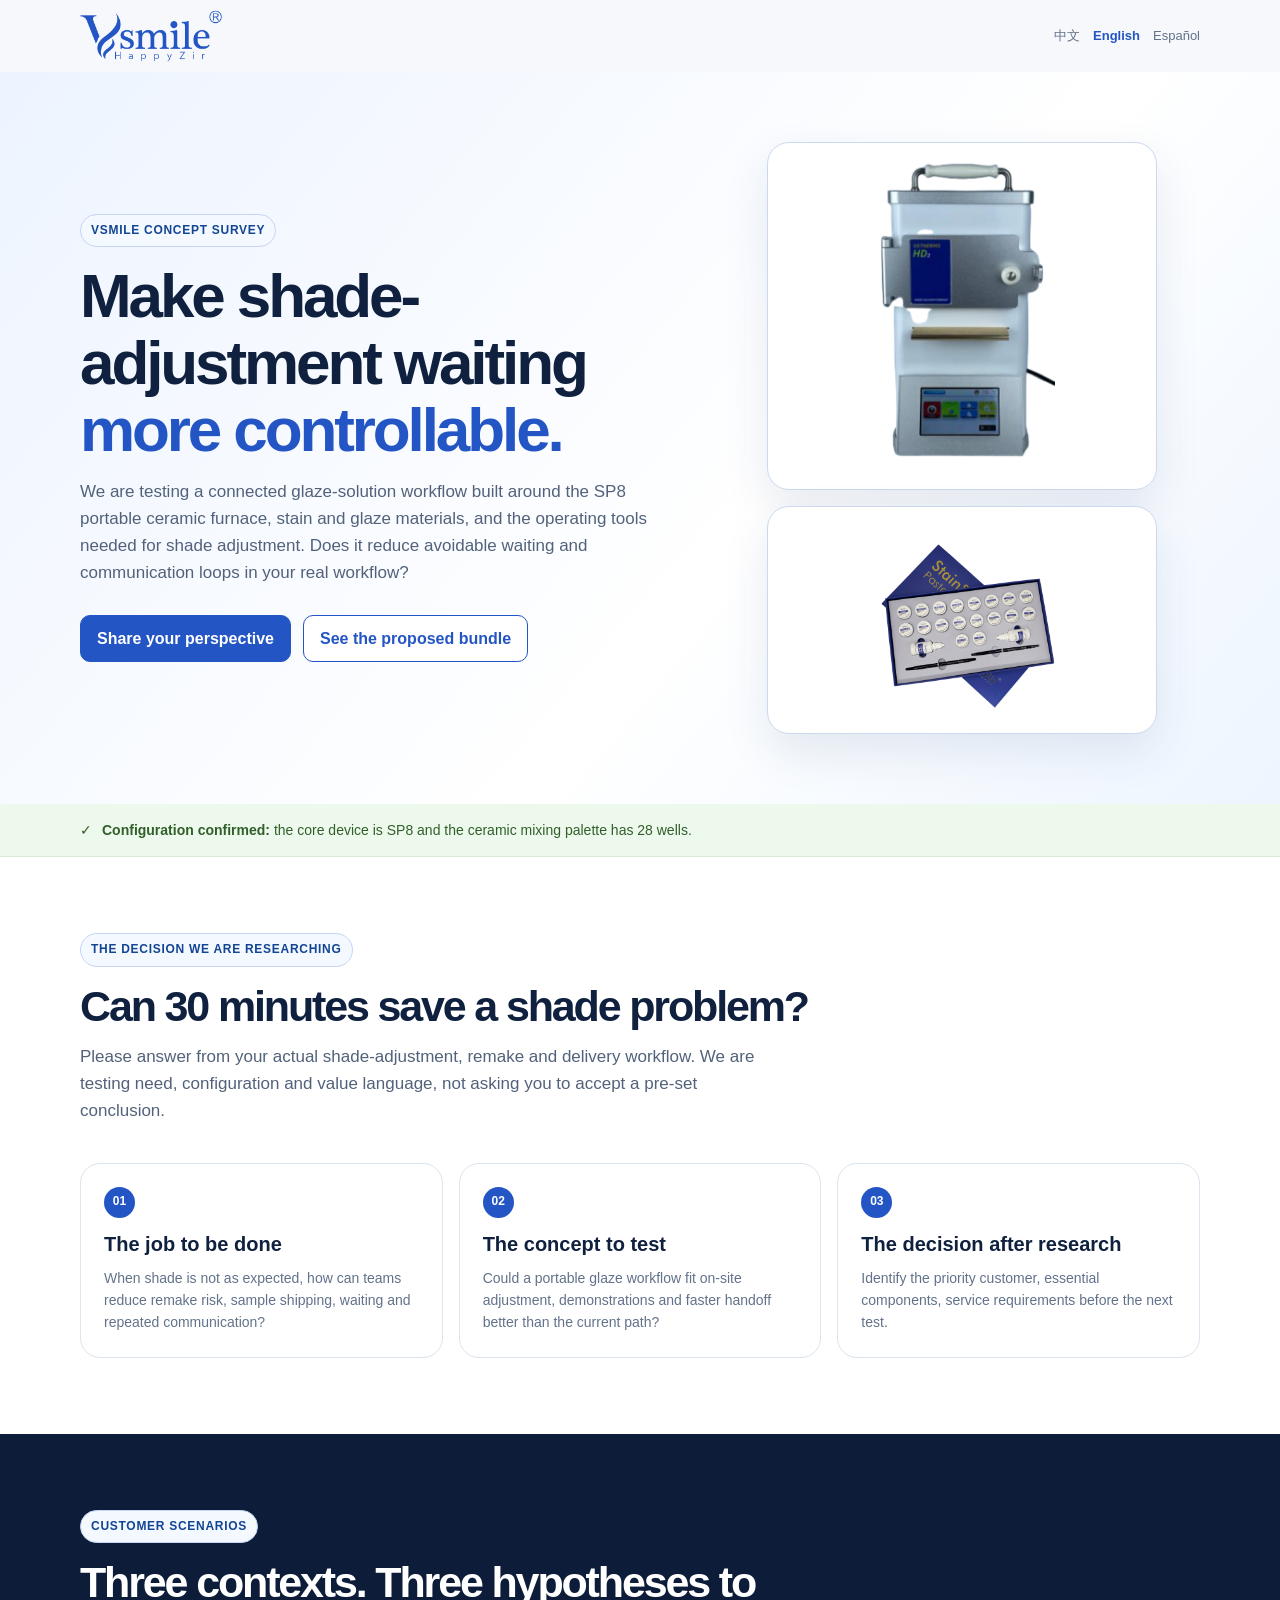
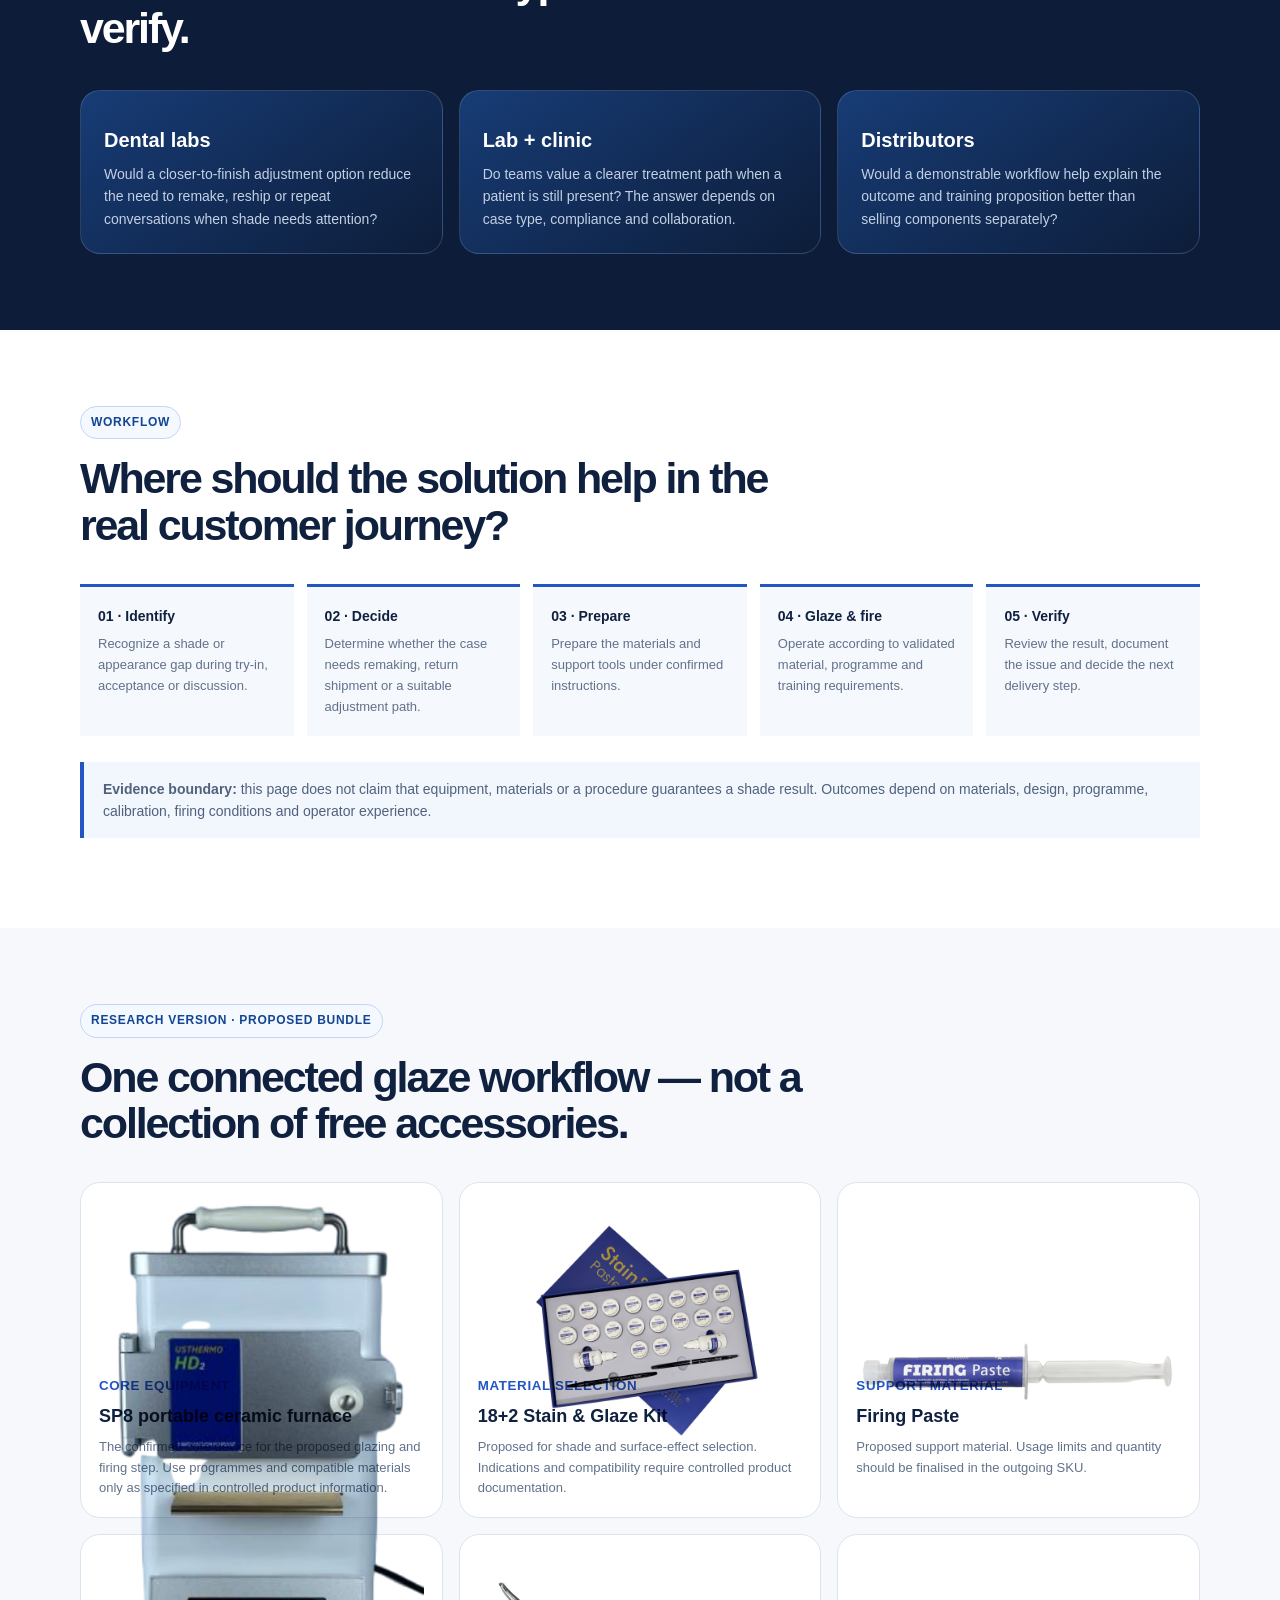
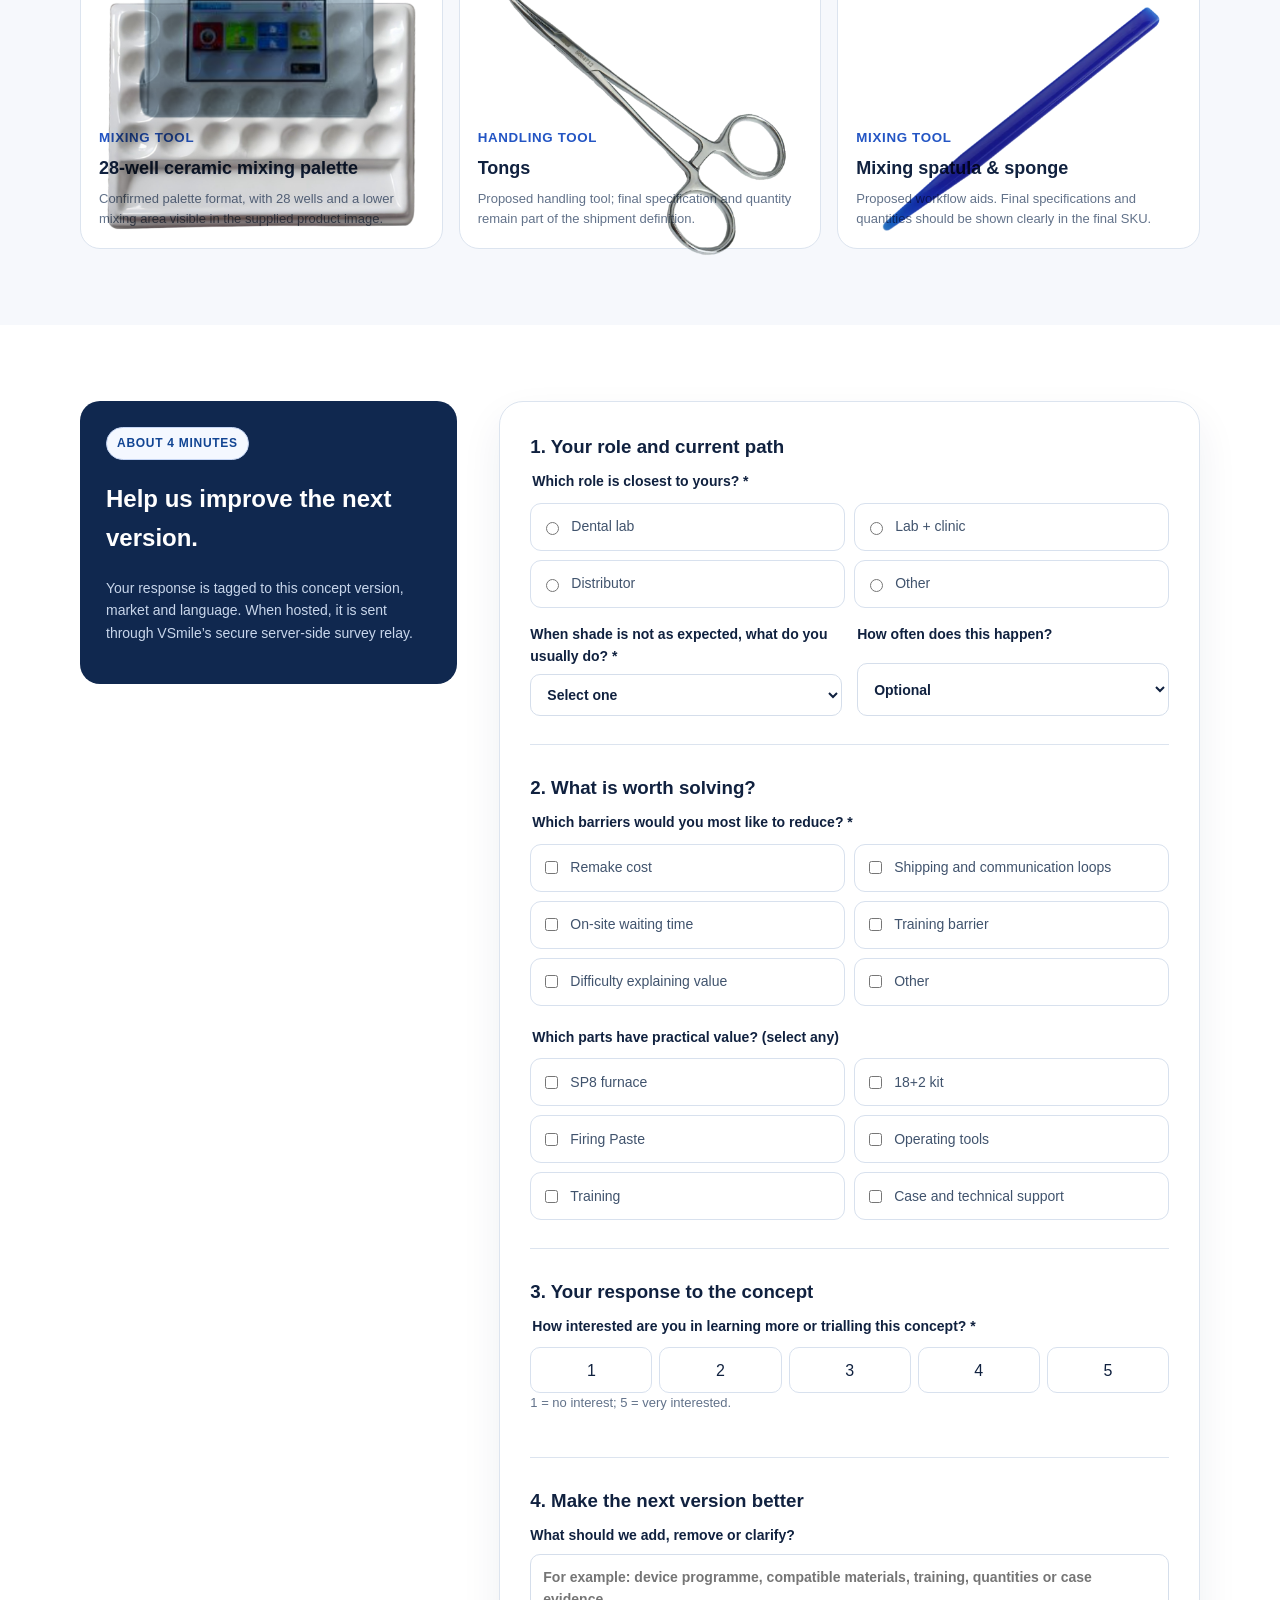
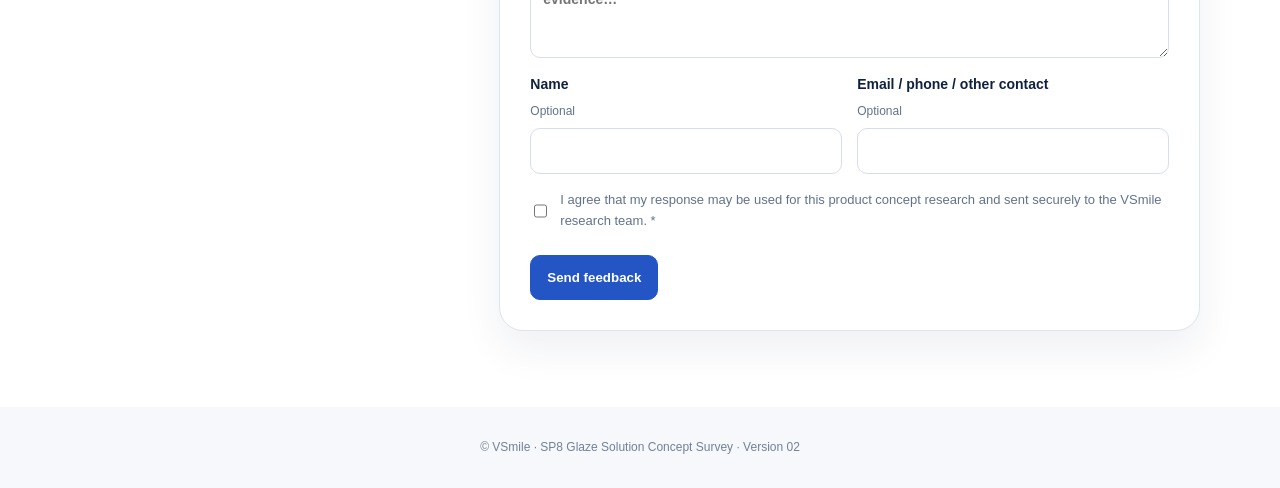
==== SP8-glaze-solution-survey-en.html @ d25efc1d "Publish VSmile SP8 survey" ====
<!doctype html><html lang="en"><head><meta charset="utf-8"><meta name="viewport" content="width=device-width,initial-scale=1"><meta name="description" content="VSmile SP8 Glaze Solution concept survey"><title>VSmile | SP8 Glaze Solution Survey</title><link rel="stylesheet" href="sp8-survey-external.css?v=4"></head><body>
<header class="container nav"><a href="#top" aria-label="VSmile"><img src="logo-2000pix.png" alt="VSmile Happy Zircon"></a><nav class="lang" aria-label="Language"><a href="SP8-上釉解决方案-产品调研问卷.html">中文</a><a href="SP8-glaze-solution-survey-en.html" aria-current="page">English</a><a href="SP8-solucion-glaseado-encuesta-es.html">Español</a></nav></header>
<main id="top"><section class="hero"><div class="container hero-grid"><div><span class="tag">VSMILE CONCEPT SURVEY</span><h1>Make shade-adjustment waiting <em>more controllable.</em></h1><p class="lead">We are testing a connected glaze-solution workflow built around the SP8 portable ceramic furnace, stain and glaze materials, and the operating tools needed for shade adjustment. Does it reduce avoidable waiting and communication loops in your real workflow?</p><div class="actions"><a class="button" href="#survey">Share your perspective</a><a class="button alt" href="#bundle">See the proposed bundle</a></div></div><div class="image-stage" aria-label="SP8 and stain-glaze kit"><figure class="image-panel"><img src="sp8.png" alt="SP8 portable ceramic furnace"></figure><figure class="image-panel kit"><img src="stain-glaze-kit.png" alt="18+2 Stain and Glaze Kit"></figure></div></div></section>
<aside class="notice"><div class="container">✓ <span><strong>Configuration confirmed:</strong> the core device is SP8 and the ceramic mixing palette has 28 wells.</span></div></aside>
<section class="section white"><div class="container"><span class="tag">THE DECISION WE ARE RESEARCHING</span><h2 class="title">Can 30 minutes save a shade problem?</h2><p class="intro">Please answer from your actual shade-adjustment, remake and delivery workflow. We are testing need, configuration and value language, not asking you to accept a pre-set conclusion.</p><div class="grid"><article class="card"><span class="number">01</span><h3>The job to be done</h3><p>When shade is not as expected, how can teams reduce remake risk, sample shipping, waiting and repeated communication?</p></article><article class="card"><span class="number">02</span><h3>The concept to test</h3><p>Could a portable glaze workflow fit on-site adjustment, demonstrations and faster handoff better than the current path?</p></article><article class="card"><span class="number">03</span><h3>The decision after research</h3><p>Identify the priority customer, essential components, service requirements before the next test.</p></article></div></div></section>
<section class="section dark"><div class="container"><span class="tag">CUSTOMER SCENARIOS</span><h2 class="title">Three contexts. Three hypotheses to verify.</h2><div class="grid"><article class="card"><h3>Dental labs</h3><p>Would a closer-to-finish adjustment option reduce the need to remake, reship or repeat conversations when shade needs attention?</p></article><article class="card"><h3>Lab + clinic</h3><p>Do teams value a clearer treatment path when a patient is still present? The answer depends on case type, compliance and collaboration.</p></article><article class="card"><h3>Distributors</h3><p>Would a demonstrable workflow help explain the outcome and training proposition better than selling components separately?</p></article></div></div></section>
<section class="section white"><div class="container"><span class="tag">WORKFLOW</span><h2 class="title">Where should the solution help in the real customer journey?</h2><div class="workflow"><div class="step"><b>01 · Identify</b><span>Recognize a shade or appearance gap during try-in, acceptance or discussion.</span></div><div class="step"><b>02 · Decide</b><span>Determine whether the case needs remaking, return shipment or a suitable adjustment path.</span></div><div class="step"><b>03 · Prepare</b><span>Prepare the materials and support tools under confirmed instructions.</span></div><div class="step"><b>04 · Glaze &amp; fire</b><span>Operate according to validated material, programme and training requirements.</span></div><div class="step"><b>05 · Verify</b><span>Review the result, document the issue and decide the next delivery step.</span></div></div><p class="evidence"><strong>Evidence boundary:</strong> this page does not claim that equipment, materials or a procedure guarantees a shade result. Outcomes depend on materials, design, programme, calibration, firing conditions and operator experience.</p></div></section>
<section class="section"><div class="container" id="bundle"><span class="tag">RESEARCH VERSION · PROPOSED BUNDLE</span><h2 class="title">One connected glaze workflow — not a collection of free accessories.</h2><div class="bundle"><article class="product"><figure><img src="sp8.png" alt="SP8 portable ceramic furnace"></figure><small>CORE EQUIPMENT</small><h3>SP8 portable ceramic furnace</h3><p>The confirmed core device for the proposed glazing and firing step. Use programmes and compatible materials only as specified in controlled product information.</p></article><article class="product"><figure><img src="stain-glaze-kit.png" alt="18+2 Stain and Glaze Kit"></figure><small>MATERIAL SELECTION</small><h3>18+2 Stain &amp; Glaze Kit</h3><p>Proposed for shade and surface-effect selection. Indications and compatibility require controlled product documentation.</p></article><article class="product"><figure><img src="firing-paste.png" alt="Firing Paste"></figure><small>SUPPORT MATERIAL</small><h3>Firing Paste</h3><p>Proposed support material. Usage limits and quantity should be finalised in the outgoing SKU.</p></article><article class="product"><figure><img src="palette-28.png" alt="28-well ceramic mixing palette"></figure><small>MIXING TOOL</small><h3>28-well ceramic mixing palette</h3><p>Confirmed palette format, with 28 wells and a lower mixing area visible in the supplied product image.</p></article><article class="product"><figure><img src="tongs.png" alt="Tongs"></figure><small>HANDLING TOOL</small><h3>Tongs</h3><p>Proposed handling tool; final specification and quantity remain part of the shipment definition.</p></article><article class="product"><figure><img src="spatula.png" alt="Mixing spatula"></figure><small>MIXING TOOL</small><h3>Mixing spatula &amp; sponge</h3><p>Proposed workflow aids. Final specifications and quantities should be shown clearly in the final SKU.</p></article></div></div></section>
<section class="section white" id="survey"><div class="container survey-grid"><aside class="aside"><span class="tag">ABOUT 4 MINUTES</span><h2>Help us improve the next version.</h2><p>Your response is tagged to this concept version, market and language. When hosted, it is sent through VSmile’s secure server-side survey relay.</p></aside><form class="form" id="research-form" data-endpoint="/api/survey-response" data-success="Thank you. Your feedback was sent to the VSmile research team." data-fallback-success="This local copy saved your response as JSON. Once hosted, it will be sent securely to the research team." data-barriers-message="Please select at least one barrier." data-error="We could not submit your response. Please try again later." novalidate><input type="hidden" name="stimulus_version" value="SP8-solution-research-v02"><input type="hidden" name="market" value="Global"><input type="hidden" name="language" value="en"><div class="form-section"><h3>1. Your role and current path</h3><fieldset><legend>Which role is closest to yours? *</legend><div class="options"><label class="option"><input type="radio" name="role" value="Dental lab" required>Dental lab</label><label class="option"><input type="radio" name="role" value="Lab + clinic">Lab + clinic</label><label class="option"><input type="radio" name="role" value="Distributor">Distributor</label><label class="option"><input type="radio" name="role" value="Other">Other</label></div></fieldset><div class="row"><label class="field">When shade is not as expected, what do you usually do? *<select name="current_workflow" required><option value="" disabled selected>Select one</option><option>Remake or return to lab</option><option>Ship samples and discuss again</option><option>Adjust on site</option><option>No fixed path</option><option>Other</option></select></label><label class="field">How often does this happen?<select name="frequency"><option value="">Optional</option><option>Several times a week</option><option>About once a week</option><option>A few times a month</option><option>Rarely</option></select></label></div></div><div class="form-section"><h3>2. What is worth solving?</h3><fieldset><legend>Which barriers would you most like to reduce? *</legend><div class="options"><label class="option"><input type="checkbox" name="barriers" value="Remake cost">Remake cost</label><label class="option"><input type="checkbox" name="barriers" value="Shipping and communication loops">Shipping and communication loops</label><label class="option"><input type="checkbox" name="barriers" value="On-site waiting time">On-site waiting time</label><label class="option"><input type="checkbox" name="barriers" value="Training barrier">Training barrier</label><label class="option"><input type="checkbox" name="barriers" value="Difficulty explaining value">Difficulty explaining value</label><label class="option"><input type="checkbox" name="barriers" value="Other">Other</label></div></fieldset><fieldset style="margin-top:20px"><legend>Which parts have practical value? (select any)</legend><div class="options"><label class="option"><input type="checkbox" name="valuable_parts" value="SP8 furnace">SP8 furnace</label><label class="option"><input type="checkbox" name="valuable_parts" value="18+2 kit">18+2 kit</label><label class="option"><input type="checkbox" name="valuable_parts" value="Firing Paste">Firing Paste</label><label class="option"><input type="checkbox" name="valuable_parts" value="Operating tools">Operating tools</label><label class="option"><input type="checkbox" name="valuable_parts" value="Training">Training</label><label class="option"><input type="checkbox" name="valuable_parts" value="Case and technical support">Case and technical support</label></div></fieldset></div><div class="form-section"><h3>3. Your response to the concept</h3><fieldset><legend>How interested are you in learning more or trialling this concept? *</legend><div class="rating" role="radiogroup" aria-label="Interest score"><label><input type="radio" name="interest_score" value="1" required>1</label><label><input type="radio" name="interest_score" value="2">2</label><label><input type="radio" name="interest_score" value="3">3</label><label><input type="radio" name="interest_score" value="4">4</label><label><input type="radio" name="interest_score" value="5">5</label></div><p class="hint">1 = no interest; 5 = very interested.</p></fieldset></div><div class="form-section"><h3>4. Make the next version better</h3><label class="field">What should we add, remove or clarify?<textarea name="changes" placeholder="For example: device programme, compatible materials, training, quantities or case evidence…"></textarea></label><div class="row"><label class="field">Name <span>Optional</span><input type="text" name="contact_name" autocomplete="name"></label><label class="field">Email / phone / other contact <span>Optional</span><input type="text" name="contact_method"></label></div><label class="consent"><input type="checkbox" name="consent" value="agreed" required><span>I agree that my response may be used for this product concept research and sent securely to the VSmile research team. *</span></label><input type="text" name="website" tabindex="-1" autocomplete="off" aria-hidden="true" style="position:absolute;left:-9999px"></div><div class="submit"><button class="button" type="submit">Send feedback</button><span class="success" id="success-message" role="status" aria-live="polite" hidden></span></div></form></div></section></main><footer>© VSmile · SP8 Glaze Solution Concept Survey · Version 02</footer><script src="sp8-survey-submit.js"></script></body></html>
---- sp8-survey-external.css ----
:root{--blue:#2355c4;--blue-2:#124593;--ink:#10213f;--muted:#62728a;--line:#dce4ef;--paper:#f6f8fc;--green:#4ab134;--radius:20px}*{box-sizing:border-box}html{scroll-behavior:smooth}body{margin:0;background:var(--paper);color:var(--ink);font:16px/1.6 "PingFang SC","PingFang HK","Segoe UI",sans-serif}img{display:block;max-width:100%}a{color:inherit}.container{width:min(1120px,calc(100% - 40px));margin:auto}.nav{min-height:72px;display:flex;align-items:center;justify-content:space-between;gap:18px}.nav img{width:142px}.lang{display:flex;gap:13px;font-size:13px;color:var(--muted)}.lang a{text-decoration:none}.lang a[aria-current="page"]{font-weight:800;color:var(--blue)}.hero{padding:70px 0;background:linear-gradient(130deg,#edf4ff,#fff 60%,#edf5ff)}.hero-grid{display:grid;grid-template-columns:1.1fr .9fr;gap:64px;align-items:center}.tag{display:inline-block;padding:6px 10px;border:1px solid #c5d5f3;border-radius:99px;color:var(--blue-2);background:#f4f8ff;font-size:12px;font-weight:800;letter-spacing:.06em}.hero h1,.title{margin:16px 0 14px;font-size:clamp(36px,5vw,62px);line-height:1.08;letter-spacing:-.05em}.hero h1 em{font-style:normal;color:var(--blue)}.lead,.intro{margin:0;color:#52627a;font-size:17px}.actions{display:flex;gap:12px;flex-wrap:wrap;margin-top:28px}.button{display:inline-flex;justify-content:center;align-items:center;min-height:45px;padding:10px 16px;border:1px solid var(--blue);border-radius:10px;background:var(--blue);color:#fff;font-weight:800;text-decoration:none;cursor:pointer}.button.alt{background:#fff;color:var(--blue)}.image-stage{display:flex;flex-direction:column;gap:16px;width:100%;max-width:390px;justify-self:center;align-self:center;isolation:isolate}.image-panel{display:grid;place-items:center;width:100%;min-height:265px;margin:0;padding:18px;overflow:hidden;border:1px solid #cbd9ef;border-radius:22px;background:#fff;box-shadow:0 18px 45px rgba(28,55,105,.10)}.image-panel.kit{min-height:210px}.image-panel img{width:100%;max-width:300px;max-height:310px;object-fit:contain;mix-blend-mode:multiply}.image-panel.kit img{max-height:190px}.notice{padding:15px 0;background:#eef9ed;border-bottom:1px solid #d8edd5}.notice .container{display:flex;gap:10px;color:#315f2a;font-size:14px}.section{padding:76px 0}.white{background:#fff}.title{font-size:clamp(28px,4vw,43px);max-width:760px}.intro{max-width:700px}.grid{display:grid;grid-template-columns:repeat(3,1fr);gap:16px;margin-top:38px}.card{padding:23px;border:1px solid var(--line);border-radius:var(--radius);background:#fff}.card h3{margin:10px 0 7px;font-size:20px}.card p{margin:0;color:var(--muted);font-size:14px}.number{display:grid;place-items:center;width:31px;height:31px;border-radius:50%;background:var(--blue);color:#fff;font-size:12px;font-weight:800}.dark{background:#0d1d39;color:#fff}.dark .intro,.dark .card p{color:#c3d0e4}.dark .card{border-color:rgba(194,212,242,.18);background:linear-gradient(145deg,#173c76,#0d1d39)}.workflow{display:grid;grid-template-columns:repeat(5,1fr);gap:13px;margin-top:36px}.step{padding:18px;border-top:3px solid var(--blue);background:#f5f8fd}.step b{display:block;font-size:14px}.step span{display:block;margin-top:7px;color:var(--muted);font-size:13px}.evidence{margin-top:26px;padding:16px 19px;border-left:4px solid var(--blue);background:#f2f6fd;color:#50627d;font-size:14px}.bundle{display:grid;grid-template-columns:repeat(3,1fr);gap:16px;margin-top:36px}.product{min-height:310px;padding:18px;border:1px solid var(--line);border-radius:var(--radius);background:#fff}.product figure{height:158px;display:grid;place-items:center;margin:0 0 13px}.product img{width:100%;height:100%;object-fit:contain;mix-blend-mode:multiply}.product small{color:var(--blue);font-weight:800;letter-spacing:.05em}.product h3{margin:4px 0 6px;font-size:18px}.product p{margin:0;color:var(--muted);font-size:13px}.survey-grid{display:grid;grid-template-columns:.7fr 1.3fr;gap:42px;align-items:start}.aside{position:sticky;top:22px;padding:26px;border-radius:var(--radius);background:#10284f;color:#fff}.aside p{color:#c8d6eb;font-size:14px}.form{padding:30px;border:1px solid var(--line);border-radius:24px;background:#fff;box-shadow:0 18px 42px rgba(25,47,90,.07)}.form-section+.form-section{margin-top:28px;padding-top:28px;border-top:1px solid var(--line)}.form h3{margin:0 0 8px}.hint{margin:0 0 15px;color:var(--muted);font-size:13px}fieldset{min-width:0;padding:0;margin:0;border:0}legend{margin-bottom:10px;font-size:14px;font-weight:800}.options{display:grid;grid-template-columns:repeat(2,1fr);gap:9px}.option{display:flex;gap:9px;align-items:center;min-height:48px;padding:10px;border:1px solid #d8e1ee;border-radius:11px;color:#40536d;font-size:14px}.option input,.consent input{accent-color:var(--blue)}.row{display:grid;grid-template-columns:1fr 1fr;gap:15px;margin-top:15px}.field{display:grid;gap:7px;font-size:14px;font-weight:800}.field span{color:var(--muted);font-size:12px;font-weight:500}input[type=text],select,textarea{width:100%;padding:11px 12px;border:1px solid #d5deeb;border-radius:10px;background:#fff;color:var(--ink);font:inherit}textarea{min-height:104px;resize:vertical}.rating{display:grid;grid-template-columns:repeat(5,1fr);gap:7px}.rating label{display:grid;place-items:center;min-height:46px;border:1px solid #d8e1ee;border-radius:10px;cursor:pointer}.rating input{position:absolute;opacity:0}.rating label:has(input:checked){border-color:var(--blue);background:#eef4ff;color:var(--blue);font-weight:800}.consent{display:flex;gap:10px;margin-top:16px;color:var(--muted);font-size:13px}.submit{display:flex;gap:14px;align-items:center;flex-wrap:wrap;margin-top:23px}.success{color:var(--green);font-weight:800;font-size:13px}.success[hidden]{display:none}footer{padding:31px 0;color:#728198;text-align:center;font-size:12px}@media(max-width:850px){.hero-grid,.survey-grid{grid-template-columns:1fr;gap:34px}.aside{position:static}.grid,.bundle{grid-template-columns:1fr 1fr}.workflow{grid-template-columns:repeat(2,1fr)}}@media(max-width:590px){.container{width:min(100% - 28px,1120px)}.nav img{width:128px}.lang{gap:8px;font-size:12px}.hero{padding:48px 0}.section{padding:59px 0}.grid,.bundle,.options,.row{grid-template-columns:1fr}.workflow{grid-template-columns:1fr}.form{padding:20px}.image-stage{grid-template-columns:1fr;gap:12px}.image-panel{min-height:220px}.image-panel.kit{min-height:180px}}
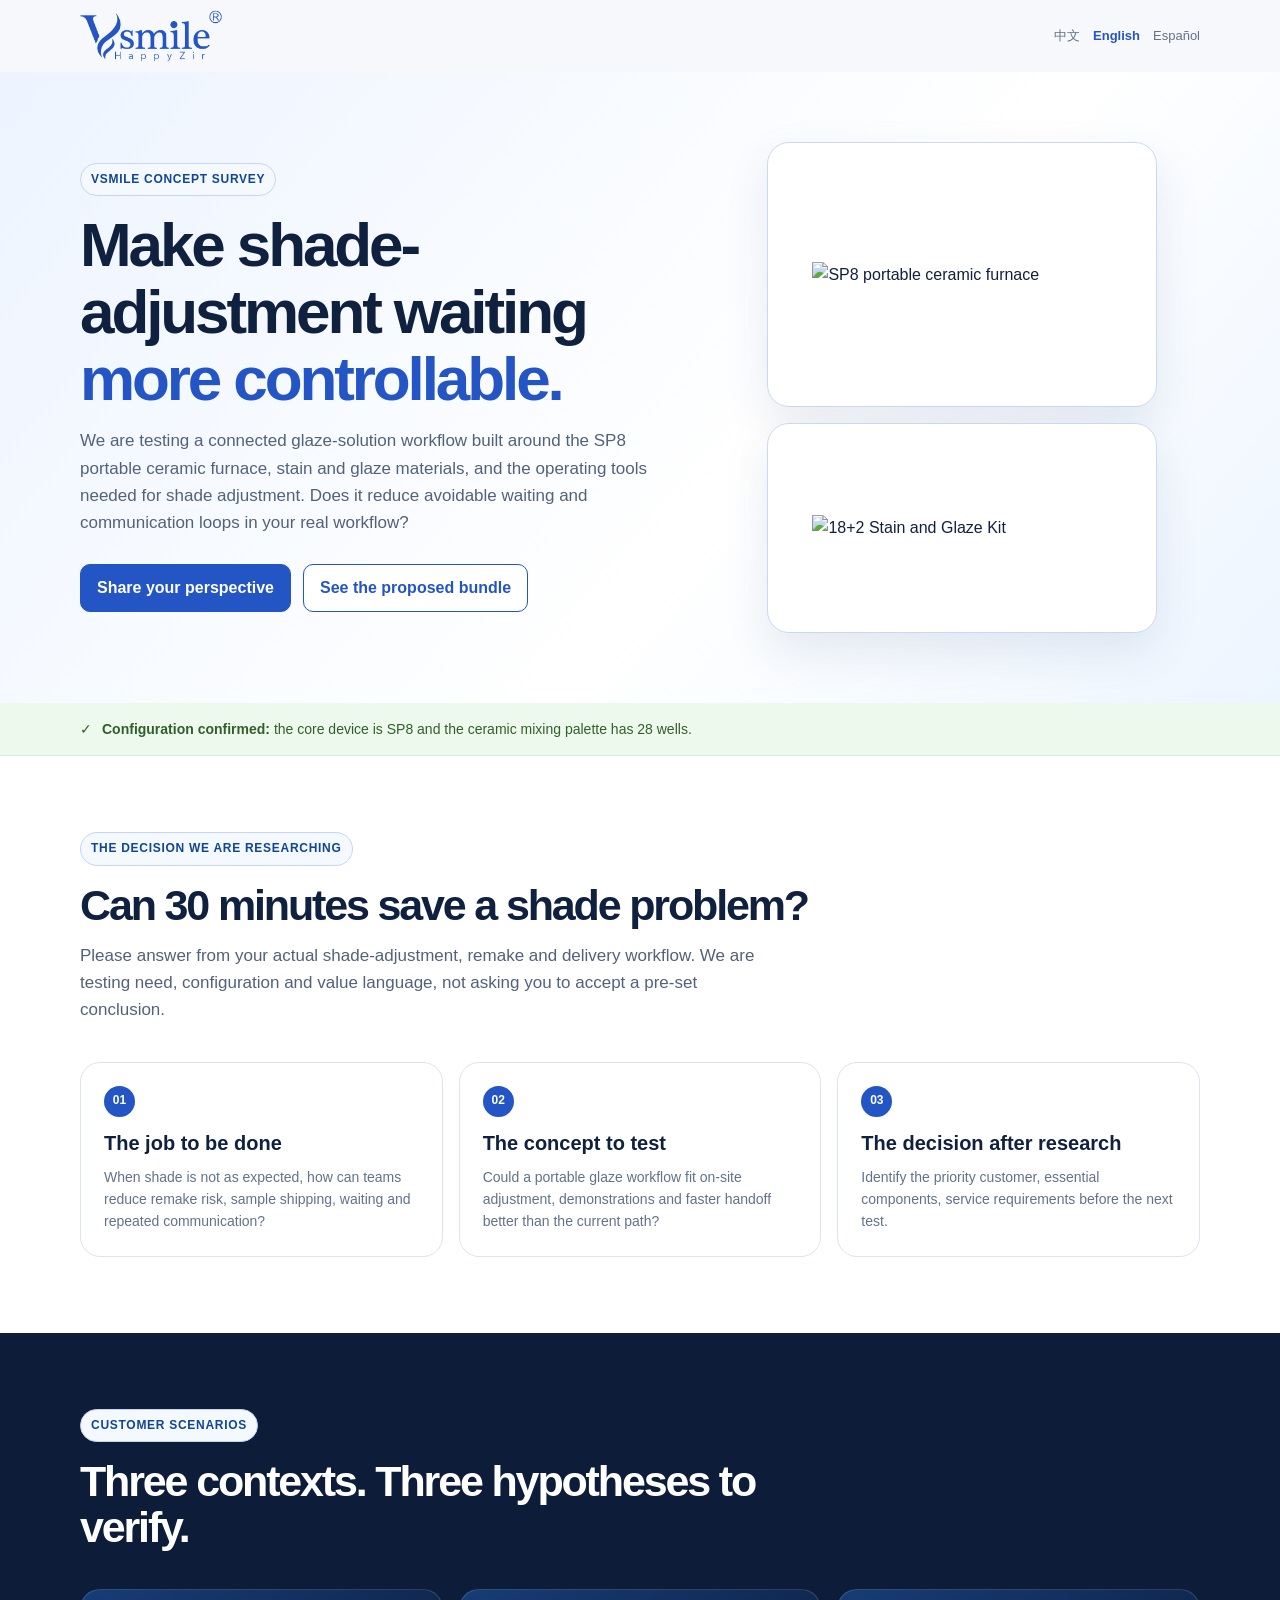
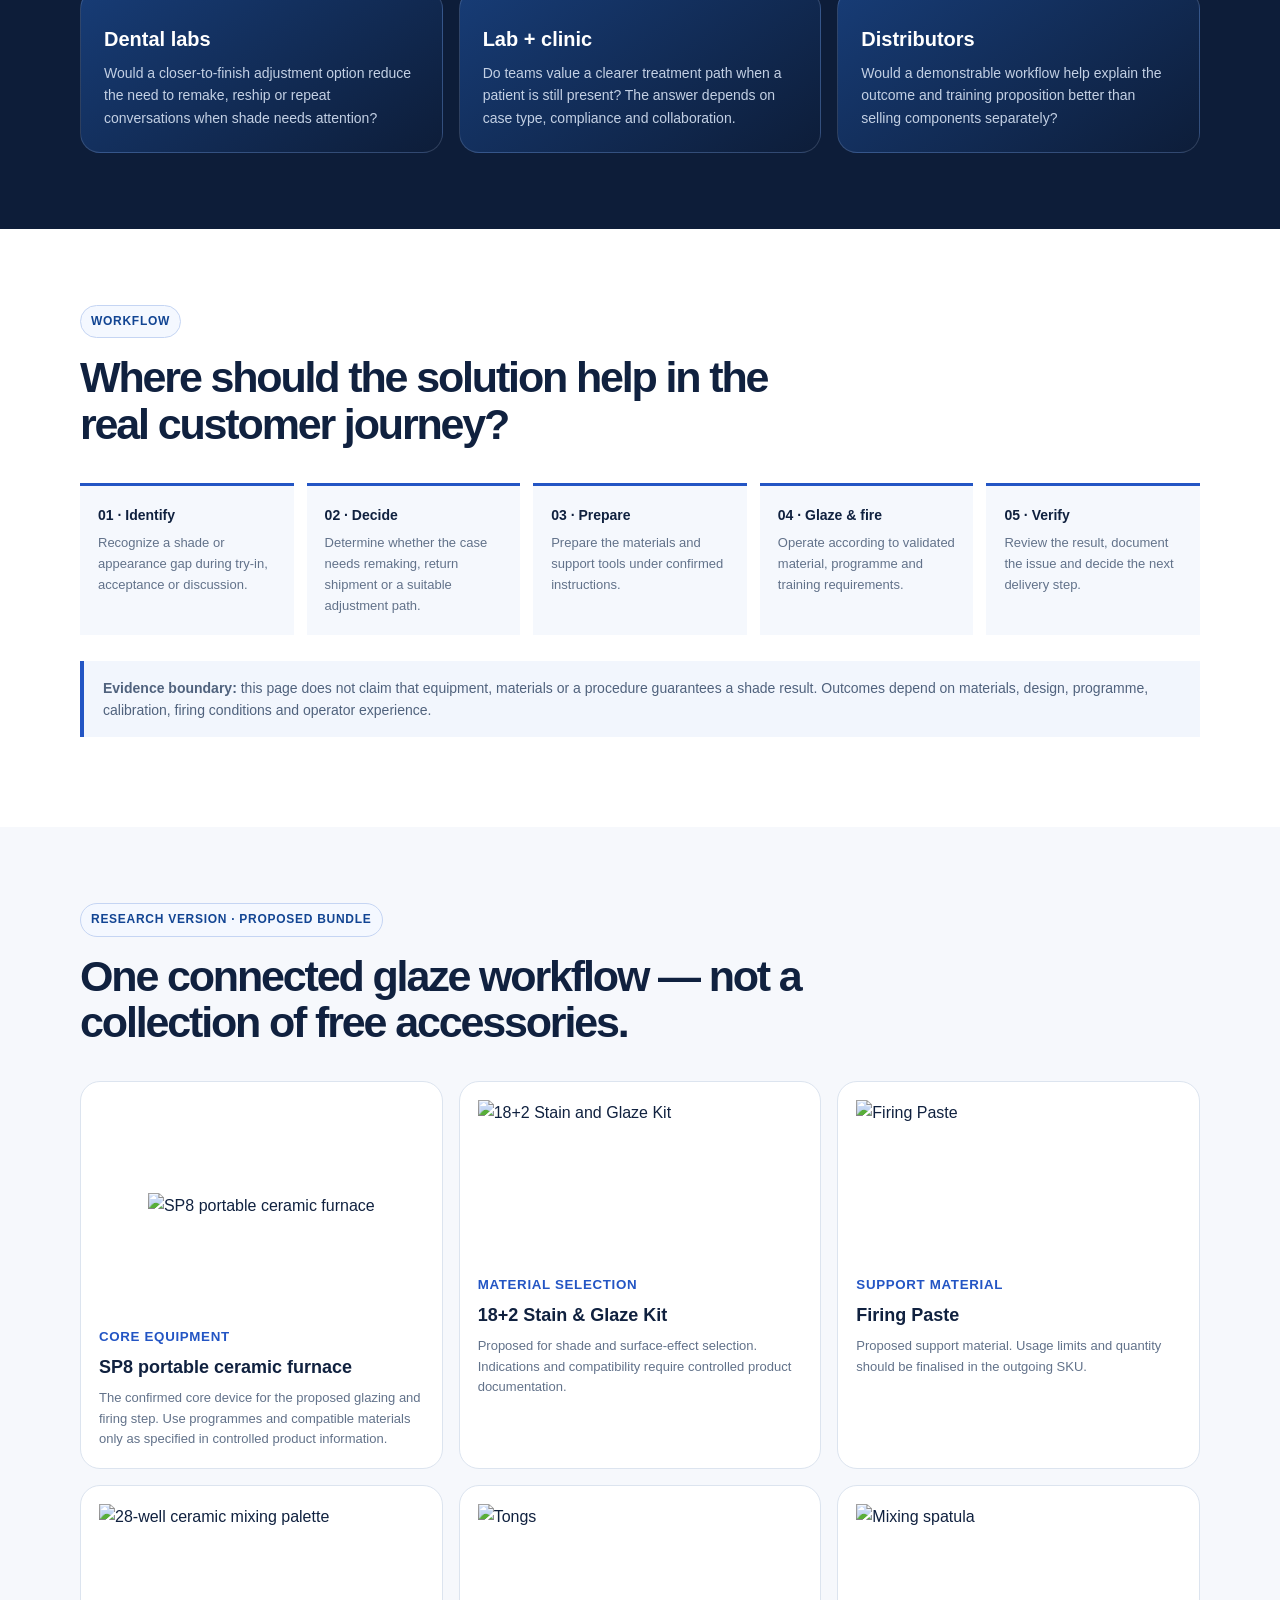
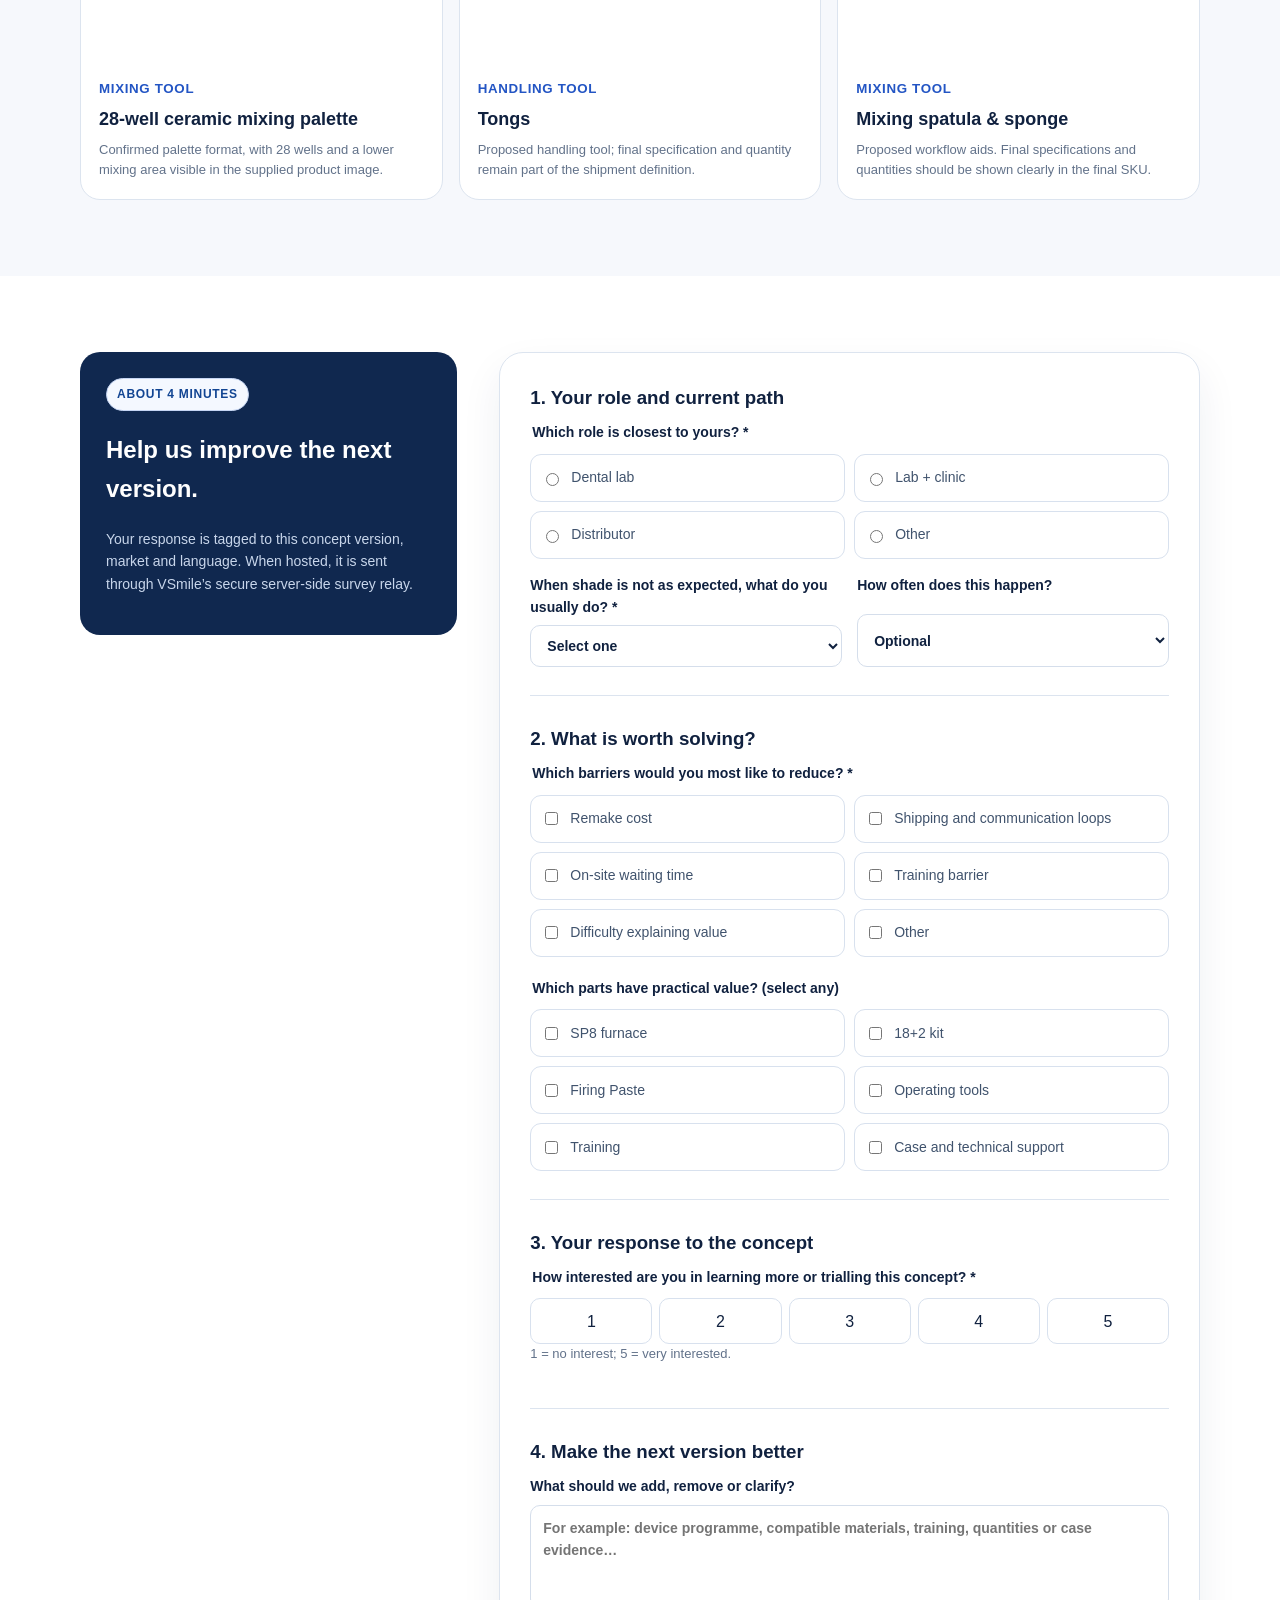
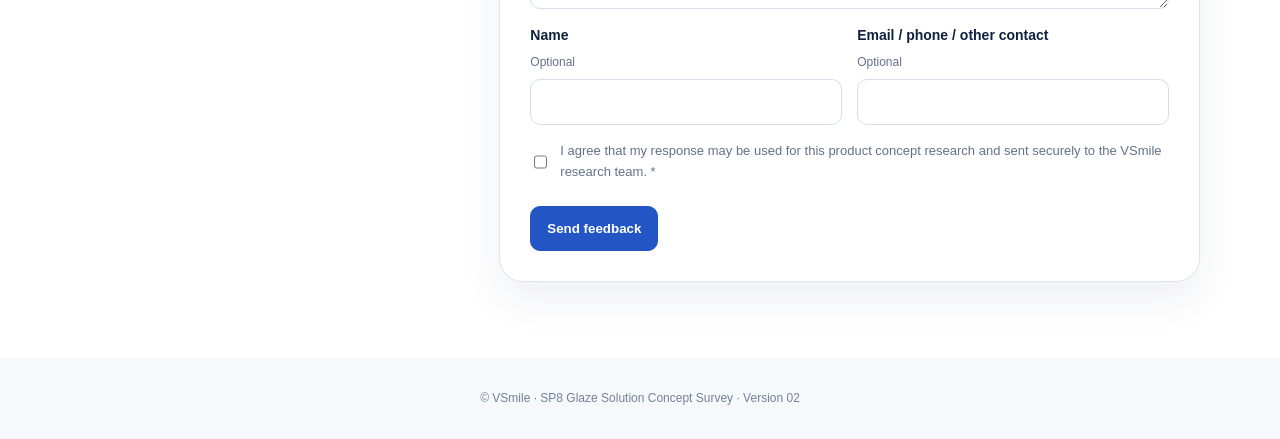
==== commit ad9a799b: "Update SP8-glaze-solution-survey-en.html" ====
--- a/SP8-glaze-solution-survey-en.html
+++ b/SP8-glaze-solution-survey-en.html
@@ -1,9 +1,9 @@
-<!doctype html><html lang="en"><head><meta charset="utf-8"><meta name="viewport" content="width=device-width,initial-scale=1"><meta name="description" content="VSmile SP8 Glaze Solution concept survey"><title>VSmile | SP8 Glaze Solution Survey</title><link rel="stylesheet" href="sp8-survey-external.css?v=4"></head><body>
+<!doctype html><html lang="en"><head><meta charset="utf-8"><meta name="viewport" content="width=device-width,initial-scale=1"><meta name="description" content="VSmile SP8 Glaze Solution concept survey"><title>VSmile | SP8 Glaze Solution Survey</title><link rel="stylesheet" href="sp8-survey-external.css?v=4"><link rel="stylesheet" href="sp8-survey-image-fix.css?v=1"></head><body>
 <header class="container nav"><a href="#top" aria-label="VSmile"><img src="logo-2000pix.png" alt="VSmile Happy Zircon"></a><nav class="lang" aria-label="Language"><a href="SP8-上釉解决方案-产品调研问卷.html">中文</a><a href="SP8-glaze-solution-survey-en.html" aria-current="page">English</a><a href="SP8-solucion-glaseado-encuesta-es.html">Español</a></nav></header>
-<main id="top"><section class="hero"><div class="container hero-grid"><div><span class="tag">VSMILE CONCEPT SURVEY</span><h1>Make shade-adjustment waiting <em>more controllable.</em></h1><p class="lead">We are testing a connected glaze-solution workflow built around the SP8 portable ceramic furnace, stain and glaze materials, and the operating tools needed for shade adjustment. Does it reduce avoidable waiting and communication loops in your real workflow?</p><div class="actions"><a class="button" href="#survey">Share your perspective</a><a class="button alt" href="#bundle">See the proposed bundle</a></div></div><div class="image-stage" aria-label="SP8 and stain-glaze kit"><figure class="image-panel"><img src="sp8.png" alt="SP8 portable ceramic furnace"></figure><figure class="image-panel kit"><img src="stain-glaze-kit.png" alt="18+2 Stain and Glaze Kit"></figure></div></div></section>
+<main id="top"><section class="hero"><div class="container hero-grid"><div><span class="tag">VSMILE CONCEPT SURVEY</span><h1>Make shade-adjustment waiting <em>more controllable.</em></h1><p class="lead">We are testing a connected glaze-solution workflow built around the SP8 portable ceramic furnace, stain and glaze materials, and the operating tools needed for shade adjustment. Does it reduce avoidable waiting and communication loops in your real workflow?</p><div class="actions"><a class="button" href="#survey">Share your perspective</a><a class="button alt" href="#bundle">See the proposed bundle</a></div></div><div class="image-stage" aria-label="SP8 and stain-glaze kit"><figure class="image-panel"><img src="AI配图/SP8便携式烤瓷炉.png" alt="SP8 portable ceramic furnace"></figure><figure class="image-panel kit"><img src="AI配图/18+2%20Stain%20%26%20Glaze%20Kit.png" alt="18+2 Stain and Glaze Kit"></figure></div></div></section>
 <aside class="notice"><div class="container">✓ <span><strong>Configuration confirmed:</strong> the core device is SP8 and the ceramic mixing palette has 28 wells.</span></div></aside>
 <section class="section white"><div class="container"><span class="tag">THE DECISION WE ARE RESEARCHING</span><h2 class="title">Can 30 minutes save a shade problem?</h2><p class="intro">Please answer from your actual shade-adjustment, remake and delivery workflow. We are testing need, configuration and value language, not asking you to accept a pre-set conclusion.</p><div class="grid"><article class="card"><span class="number">01</span><h3>The job to be done</h3><p>When shade is not as expected, how can teams reduce remake risk, sample shipping, waiting and repeated communication?</p></article><article class="card"><span class="number">02</span><h3>The concept to test</h3><p>Could a portable glaze workflow fit on-site adjustment, demonstrations and faster handoff better than the current path?</p></article><article class="card"><span class="number">03</span><h3>The decision after research</h3><p>Identify the priority customer, essential components, service requirements before the next test.</p></article></div></div></section>
 <section class="section dark"><div class="container"><span class="tag">CUSTOMER SCENARIOS</span><h2 class="title">Three contexts. Three hypotheses to verify.</h2><div class="grid"><article class="card"><h3>Dental labs</h3><p>Would a closer-to-finish adjustment option reduce the need to remake, reship or repeat conversations when shade needs attention?</p></article><article class="card"><h3>Lab + clinic</h3><p>Do teams value a clearer treatment path when a patient is still present? The answer depends on case type, compliance and collaboration.</p></article><article class="card"><h3>Distributors</h3><p>Would a demonstrable workflow help explain the outcome and training proposition better than selling components separately?</p></article></div></div></section>
 <section class="section white"><div class="container"><span class="tag">WORKFLOW</span><h2 class="title">Where should the solution help in the real customer journey?</h2><div class="workflow"><div class="step"><b>01 · Identify</b><span>Recognize a shade or appearance gap during try-in, acceptance or discussion.</span></div><div class="step"><b>02 · Decide</b><span>Determine whether the case needs remaking, return shipment or a suitable adjustment path.</span></div><div class="step"><b>03 · Prepare</b><span>Prepare the materials and support tools under confirmed instructions.</span></div><div class="step"><b>04 · Glaze &amp; fire</b><span>Operate according to validated material, programme and training requirements.</span></div><div class="step"><b>05 · Verify</b><span>Review the result, document the issue and decide the next delivery step.</span></div></div><p class="evidence"><strong>Evidence boundary:</strong> this page does not claim that equipment, materials or a procedure guarantees a shade result. Outcomes depend on materials, design, programme, calibration, firing conditions and operator experience.</p></div></section>
-<section class="section"><div class="container" id="bundle"><span class="tag">RESEARCH VERSION · PROPOSED BUNDLE</span><h2 class="title">One connected glaze workflow — not a collection of free accessories.</h2><div class="bundle"><article class="product"><figure><img src="sp8.png" alt="SP8 portable ceramic furnace"></figure><small>CORE EQUIPMENT</small><h3>SP8 portable ceramic furnace</h3><p>The confirmed core device for the proposed glazing and firing step. Use programmes and compatible materials only as specified in controlled product information.</p></article><article class="product"><figure><img src="stain-glaze-kit.png" alt="18+2 Stain and Glaze Kit"></figure><small>MATERIAL SELECTION</small><h3>18+2 Stain &amp; Glaze Kit</h3><p>Proposed for shade and surface-effect selection. Indications and compatibility require controlled product documentation.</p></article><article class="product"><figure><img src="firing-paste.png" alt="Firing Paste"></figure><small>SUPPORT MATERIAL</small><h3>Firing Paste</h3><p>Proposed support material. Usage limits and quantity should be finalised in the outgoing SKU.</p></article><article class="product"><figure><img src="palette-28.png" alt="28-well ceramic mixing palette"></figure><small>MIXING TOOL</small><h3>28-well ceramic mixing palette</h3><p>Confirmed palette format, with 28 wells and a lower mixing area visible in the supplied product image.</p></article><article class="product"><figure><img src="tongs.png" alt="Tongs"></figure><small>HANDLING TOOL</small><h3>Tongs</h3><p>Proposed handling tool; final specification and quantity remain part of the shipment definition.</p></article><article class="product"><figure><img src="spatula.png" alt="Mixing spatula"></figure><small>MIXING TOOL</small><h3>Mixing spatula &amp; sponge</h3><p>Proposed workflow aids. Final specifications and quantities should be shown clearly in the final SKU.</p></article></div></div></section>
+<section class="section"><div class="container" id="bundle"><span class="tag">RESEARCH VERSION · PROPOSED BUNDLE</span><h2 class="title">One connected glaze workflow — not a collection of free accessories.</h2><div class="bundle"><article class="product"><figure><img src="AI配图/SP8便携式烤瓷炉.png" alt="SP8 portable ceramic furnace"></figure><small>CORE EQUIPMENT</small><h3>SP8 portable ceramic furnace</h3><p>The confirmed core device for the proposed glazing and firing step. Use programmes and compatible materials only as specified in controlled product information.</p></article><article class="product"><figure><img src="AI配图/18+2%20Stain%20%26%20Glaze%20Kit.png" alt="18+2 Stain and Glaze Kit"></figure><small>MATERIAL SELECTION</small><h3>18+2 Stain &amp; Glaze Kit</h3><p>Proposed for shade and surface-effect selection. Indications and compatibility require controlled product documentation.</p></article><article class="product"><figure><img src="AI配图/烧结膏.png" alt="Firing Paste"></figure><small>SUPPORT MATERIAL</small><h3>Firing Paste</h3><p>Proposed support material. Usage limits and quantity should be finalised in the outgoing SKU.</p></article><article class="product"><figure><img src="AI配图/28孔调色盘.png" alt="28-well ceramic mixing palette"></figure><small>MIXING TOOL</small><h3>28-well ceramic mixing palette</h3><p>Confirmed palette format, with 28 wells and a lower mixing area visible in the supplied product image.</p></article><article class="product"><figure><img src="AI配图/夹子.png" alt="Tongs"></figure><small>HANDLING TOOL</small><h3>Tongs</h3><p>Proposed handling tool; final specification and quantity remain part of the shipment definition.</p></article><article class="product"><figure><img src="AI配图/刮刀.png" alt="Mixing spatula"></figure><small>MIXING TOOL</small><h3>Mixing spatula &amp; sponge</h3><p>Proposed workflow aids. Final specifications and quantities should be shown clearly in the final SKU.</p></article></div></div></section>
 <section class="section white" id="survey"><div class="container survey-grid"><aside class="aside"><span class="tag">ABOUT 4 MINUTES</span><h2>Help us improve the next version.</h2><p>Your response is tagged to this concept version, market and language. When hosted, it is sent through VSmile’s secure server-side survey relay.</p></aside><form class="form" id="research-form" data-endpoint="/api/survey-response" data-success="Thank you. Your feedback was sent to the VSmile research team." data-fallback-success="This local copy saved your response as JSON. Once hosted, it will be sent securely to the research team." data-barriers-message="Please select at least one barrier." data-error="We could not submit your response. Please try again later." novalidate><input type="hidden" name="stimulus_version" value="SP8-solution-research-v02"><input type="hidden" name="market" value="Global"><input type="hidden" name="language" value="en"><div class="form-section"><h3>1. Your role and current path</h3><fieldset><legend>Which role is closest to yours? *</legend><div class="options"><label class="option"><input type="radio" name="role" value="Dental lab" required>Dental lab</label><label class="option"><input type="radio" name="role" value="Lab + clinic">Lab + clinic</label><label class="option"><input type="radio" name="role" value="Distributor">Distributor</label><label class="option"><input type="radio" name="role" value="Other">Other</label></div></fieldset><div class="row"><label class="field">When shade is not as expected, what do you usually do? *<select name="current_workflow" required><option value="" disabled selected>Select one</option><option>Remake or return to lab</option><option>Ship samples and discuss again</option><option>Adjust on site</option><option>No fixed path</option><option>Other</option></select></label><label class="field">How often does this happen?<select name="frequency"><option value="">Optional</option><option>Several times a week</option><option>About once a week</option><option>A few times a month</option><option>Rarely</option></select></label></div></div><div class="form-section"><h3>2. What is worth solving?</h3><fieldset><legend>Which barriers would you most like to reduce? *</legend><div class="options"><label class="option"><input type="checkbox" name="barriers" value="Remake cost">Remake cost</label><label class="option"><input type="checkbox" name="barriers" value="Shipping and communication loops">Shipping and communication loops</label><label class="option"><input type="checkbox" name="barriers" value="On-site waiting time">On-site waiting time</label><label class="option"><input type="checkbox" name="barriers" value="Training barrier">Training barrier</label><label class="option"><input type="checkbox" name="barriers" value="Difficulty explaining value">Difficulty explaining value</label><label class="option"><input type="checkbox" name="barriers" value="Other">Other</label></div></fieldset><fieldset style="margin-top:20px"><legend>Which parts have practical value? (select any)</legend><div class="options"><label class="option"><input type="checkbox" name="valuable_parts" value="SP8 furnace">SP8 furnace</label><label class="option"><input type="checkbox" name="valuable_parts" value="18+2 kit">18+2 kit</label><label class="option"><input type="checkbox" name="valuable_parts" value="Firing Paste">Firing Paste</label><label class="option"><input type="checkbox" name="valuable_parts" value="Operating tools">Operating tools</label><label class="option"><input type="checkbox" name="valuable_parts" value="Training">Training</label><label class="option"><input type="checkbox" name="valuable_parts" value="Case and technical support">Case and technical support</label></div></fieldset></div><div class="form-section"><h3>3. Your response to the concept</h3><fieldset><legend>How interested are you in learning more or trialling this concept? *</legend><div class="rating" role="radiogroup" aria-label="Interest score"><label><input type="radio" name="interest_score" value="1" required>1</label><label><input type="radio" name="interest_score" value="2">2</label><label><input type="radio" name="interest_score" value="3">3</label><label><input type="radio" name="interest_score" value="4">4</label><label><input type="radio" name="interest_score" value="5">5</label></div><p class="hint">1 = no interest; 5 = very interested.</p></fieldset></div><div class="form-section"><h3>4. Make the next version better</h3><label class="field">What should we add, remove or clarify?<textarea name="changes" placeholder="For example: device programme, compatible materials, training, quantities or case evidence…"></textarea></label><div class="row"><label class="field">Name <span>Optional</span><input type="text" name="contact_name" autocomplete="name"></label><label class="field">Email / phone / other contact <span>Optional</span><input type="text" name="contact_method"></label></div><label class="consent"><input type="checkbox" name="consent" value="agreed" required><span>I agree that my response may be used for this product concept research and sent securely to the VSmile research team. *</span></label><input type="text" name="website" tabindex="-1" autocomplete="off" aria-hidden="true" style="position:absolute;left:-9999px"></div><div class="submit"><button class="button" type="submit">Send feedback</button><span class="success" id="success-message" role="status" aria-live="polite" hidden></span></div></form></div></section></main><footer>© VSmile · SP8 Glaze Solution Concept Survey · Version 02</footer><script src="sp8-survey-submit.js"></script></body></html>
--- a/sp8-survey-image-fix.css
+++ b/sp8-survey-image-fix.css
@@ -0,0 +1,14 @@
+/* Keep the tall SP8 product photo fully visible in external-language bundle cards. */
+.bundle .product:first-child figure {
+  height: 210px;
+  padding: 8px;
+  overflow: hidden;
+}
+
+.bundle .product:first-child figure img {
+  width: auto;
+  height: auto;
+  max-width: 78%;
+  max-height: 194px;
+  object-fit: contain;
+}
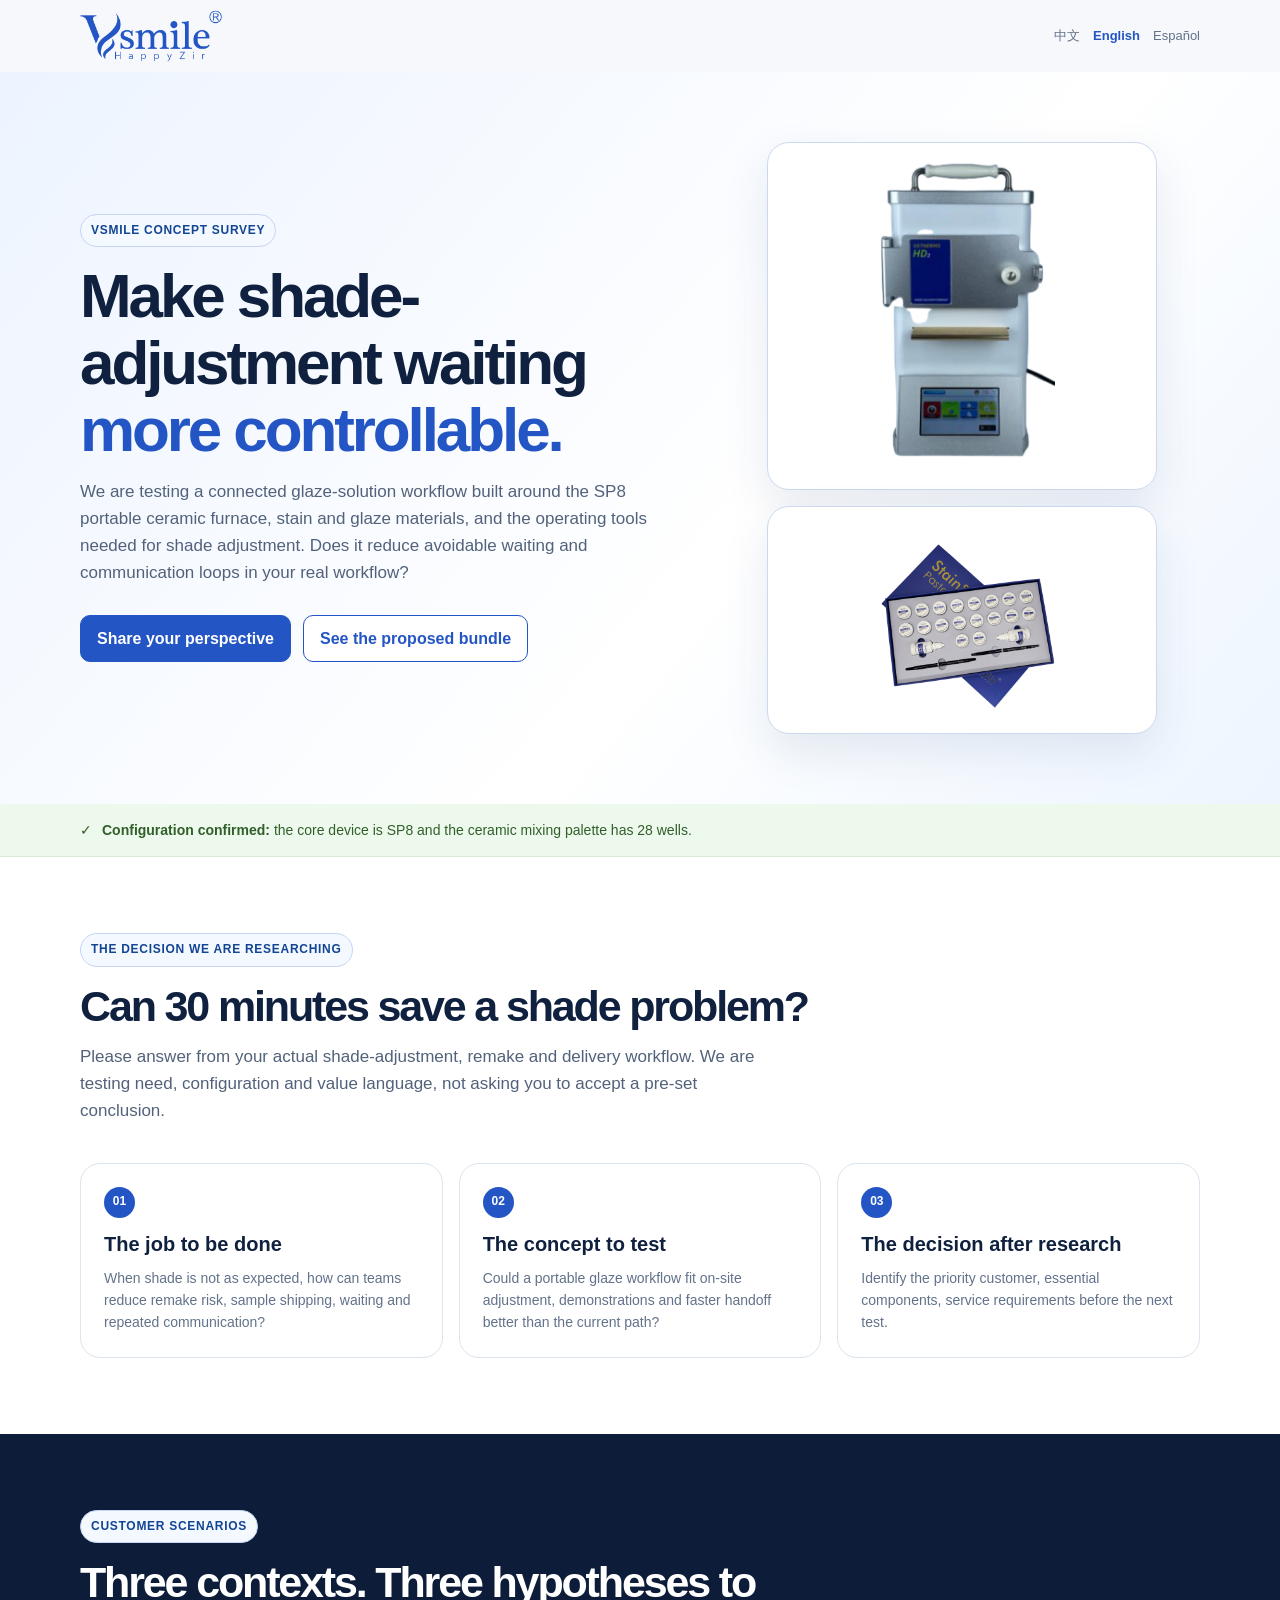
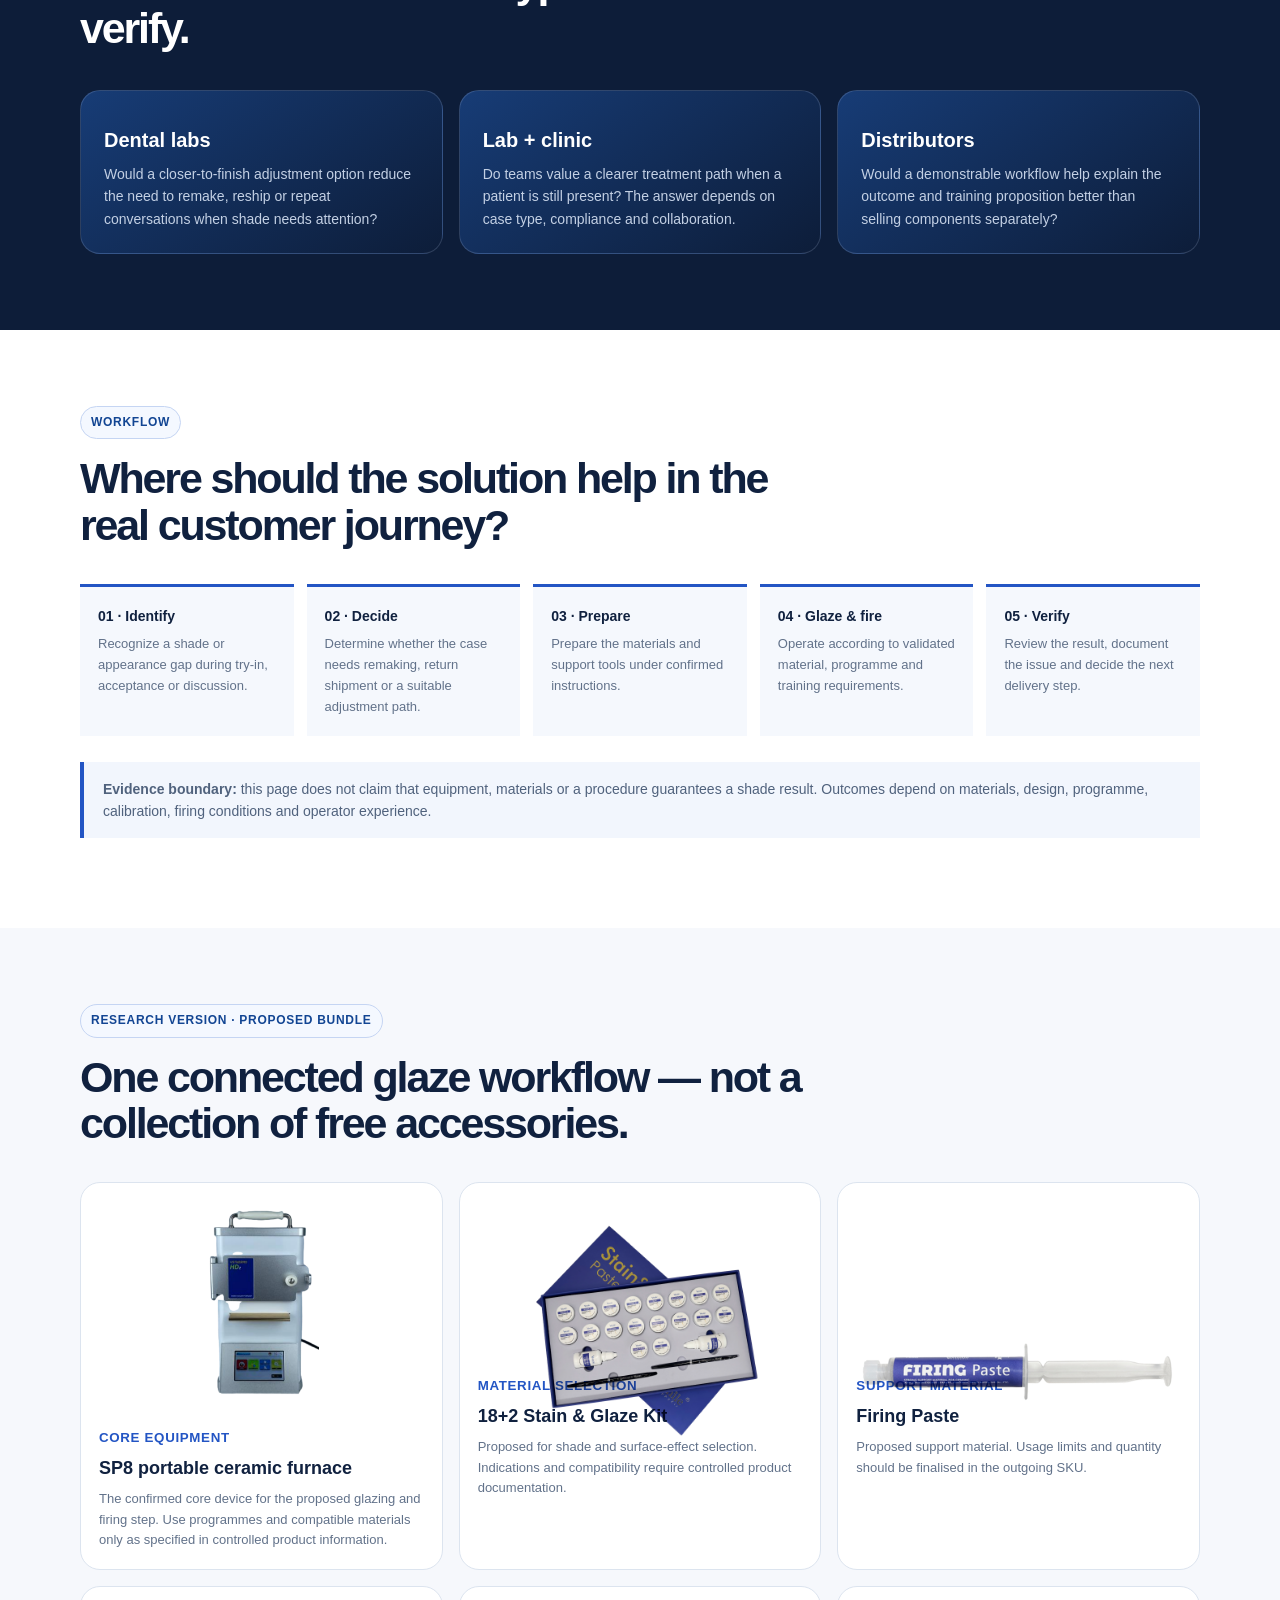
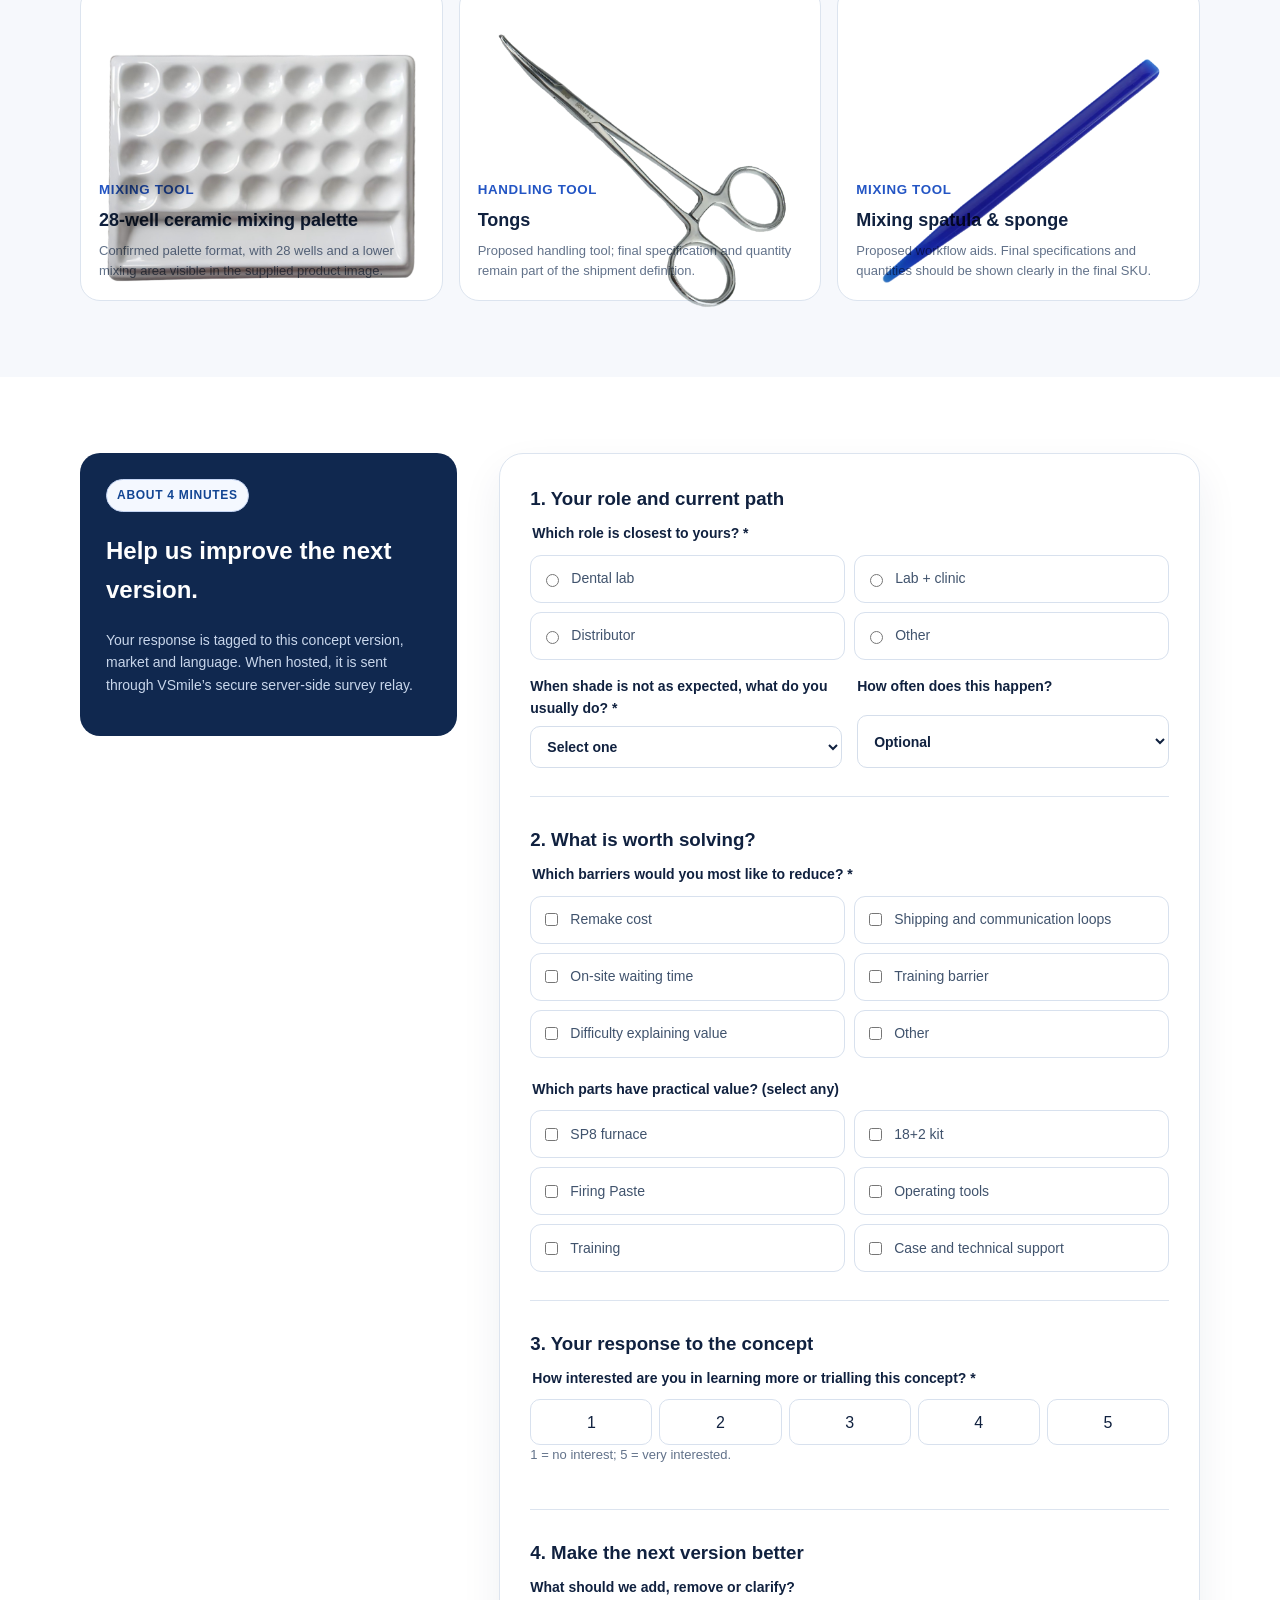
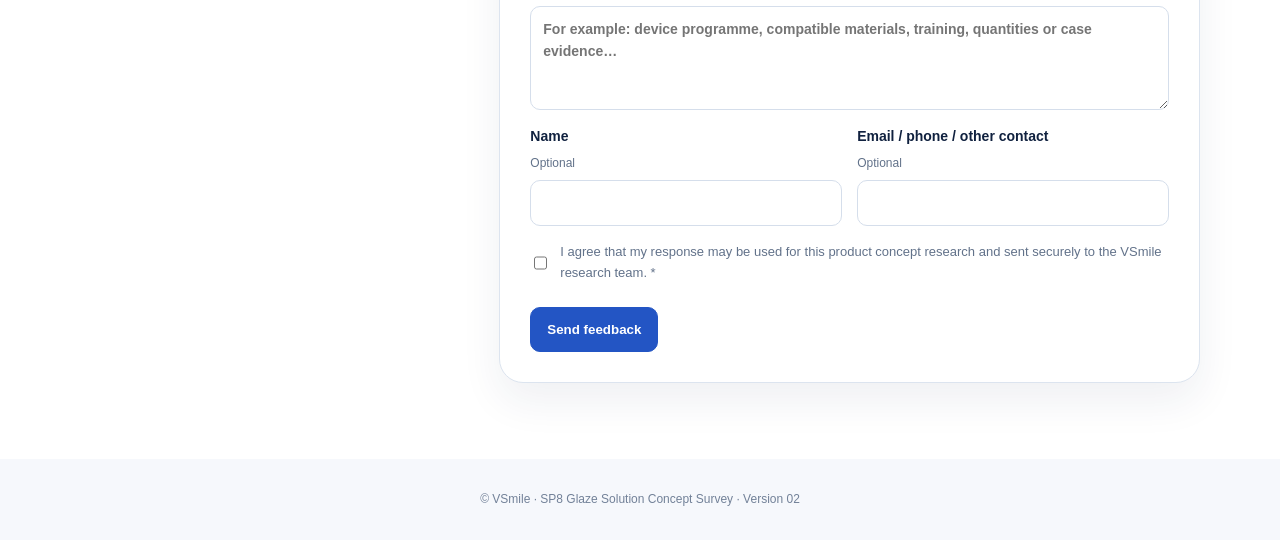
==== commit dc68dc57: "Update SP8-glaze-solution-survey-en.html" ====
--- a/SP8-glaze-solution-survey-en.html
+++ b/SP8-glaze-solution-survey-en.html
@@ -1,9 +1,9 @@
 <!doctype html><html lang="en"><head><meta charset="utf-8"><meta name="viewport" content="width=device-width,initial-scale=1"><meta name="description" content="VSmile SP8 Glaze Solution concept survey"><title>VSmile | SP8 Glaze Solution Survey</title><link rel="stylesheet" href="sp8-survey-external.css?v=4"><link rel="stylesheet" href="sp8-survey-image-fix.css?v=1"></head><body>
 <header class="container nav"><a href="#top" aria-label="VSmile"><img src="logo-2000pix.png" alt="VSmile Happy Zircon"></a><nav class="lang" aria-label="Language"><a href="SP8-上釉解决方案-产品调研问卷.html">中文</a><a href="SP8-glaze-solution-survey-en.html" aria-current="page">English</a><a href="SP8-solucion-glaseado-encuesta-es.html">Español</a></nav></header>
-<main id="top"><section class="hero"><div class="container hero-grid"><div><span class="tag">VSMILE CONCEPT SURVEY</span><h1>Make shade-adjustment waiting <em>more controllable.</em></h1><p class="lead">We are testing a connected glaze-solution workflow built around the SP8 portable ceramic furnace, stain and glaze materials, and the operating tools needed for shade adjustment. Does it reduce avoidable waiting and communication loops in your real workflow?</p><div class="actions"><a class="button" href="#survey">Share your perspective</a><a class="button alt" href="#bundle">See the proposed bundle</a></div></div><div class="image-stage" aria-label="SP8 and stain-glaze kit"><figure class="image-panel"><img src="AI配图/SP8便携式烤瓷炉.png" alt="SP8 portable ceramic furnace"></figure><figure class="image-panel kit"><img src="AI配图/18+2%20Stain%20%26%20Glaze%20Kit.png" alt="18+2 Stain and Glaze Kit"></figure></div></div></section>
+<main id="top"><section class="hero"><div class="container hero-grid"><div><span class="tag">VSMILE CONCEPT SURVEY</span><h1>Make shade-adjustment waiting <em>more controllable.</em></h1><p class="lead">We are testing a connected glaze-solution workflow built around the SP8 portable ceramic furnace, stain and glaze materials, and the operating tools needed for shade adjustment. Does it reduce avoidable waiting and communication loops in your real workflow?</p><div class="actions"><a class="button" href="#survey">Share your perspective</a><a class="button alt" href="#bundle">See the proposed bundle</a></div></div><div class="image-stage" aria-label="SP8 and stain-glaze kit"><figure class="image-panel"><img src="sp8.png" alt="SP8 portable ceramic furnace"></figure><figure class="image-panel kit"><img src="stain-glaze-kit.png" alt="18+2 Stain and Glaze Kit"></figure></div></div></section>
 <aside class="notice"><div class="container">✓ <span><strong>Configuration confirmed:</strong> the core device is SP8 and the ceramic mixing palette has 28 wells.</span></div></aside>
 <section class="section white"><div class="container"><span class="tag">THE DECISION WE ARE RESEARCHING</span><h2 class="title">Can 30 minutes save a shade problem?</h2><p class="intro">Please answer from your actual shade-adjustment, remake and delivery workflow. We are testing need, configuration and value language, not asking you to accept a pre-set conclusion.</p><div class="grid"><article class="card"><span class="number">01</span><h3>The job to be done</h3><p>When shade is not as expected, how can teams reduce remake risk, sample shipping, waiting and repeated communication?</p></article><article class="card"><span class="number">02</span><h3>The concept to test</h3><p>Could a portable glaze workflow fit on-site adjustment, demonstrations and faster handoff better than the current path?</p></article><article class="card"><span class="number">03</span><h3>The decision after research</h3><p>Identify the priority customer, essential components, service requirements before the next test.</p></article></div></div></section>
 <section class="section dark"><div class="container"><span class="tag">CUSTOMER SCENARIOS</span><h2 class="title">Three contexts. Three hypotheses to verify.</h2><div class="grid"><article class="card"><h3>Dental labs</h3><p>Would a closer-to-finish adjustment option reduce the need to remake, reship or repeat conversations when shade needs attention?</p></article><article class="card"><h3>Lab + clinic</h3><p>Do teams value a clearer treatment path when a patient is still present? The answer depends on case type, compliance and collaboration.</p></article><article class="card"><h3>Distributors</h3><p>Would a demonstrable workflow help explain the outcome and training proposition better than selling components separately?</p></article></div></div></section>
 <section class="section white"><div class="container"><span class="tag">WORKFLOW</span><h2 class="title">Where should the solution help in the real customer journey?</h2><div class="workflow"><div class="step"><b>01 · Identify</b><span>Recognize a shade or appearance gap during try-in, acceptance or discussion.</span></div><div class="step"><b>02 · Decide</b><span>Determine whether the case needs remaking, return shipment or a suitable adjustment path.</span></div><div class="step"><b>03 · Prepare</b><span>Prepare the materials and support tools under confirmed instructions.</span></div><div class="step"><b>04 · Glaze &amp; fire</b><span>Operate according to validated material, programme and training requirements.</span></div><div class="step"><b>05 · Verify</b><span>Review the result, document the issue and decide the next delivery step.</span></div></div><p class="evidence"><strong>Evidence boundary:</strong> this page does not claim that equipment, materials or a procedure guarantees a shade result. Outcomes depend on materials, design, programme, calibration, firing conditions and operator experience.</p></div></section>
-<section class="section"><div class="container" id="bundle"><span class="tag">RESEARCH VERSION · PROPOSED BUNDLE</span><h2 class="title">One connected glaze workflow — not a collection of free accessories.</h2><div class="bundle"><article class="product"><figure><img src="AI配图/SP8便携式烤瓷炉.png" alt="SP8 portable ceramic furnace"></figure><small>CORE EQUIPMENT</small><h3>SP8 portable ceramic furnace</h3><p>The confirmed core device for the proposed glazing and firing step. Use programmes and compatible materials only as specified in controlled product information.</p></article><article class="product"><figure><img src="AI配图/18+2%20Stain%20%26%20Glaze%20Kit.png" alt="18+2 Stain and Glaze Kit"></figure><small>MATERIAL SELECTION</small><h3>18+2 Stain &amp; Glaze Kit</h3><p>Proposed for shade and surface-effect selection. Indications and compatibility require controlled product documentation.</p></article><article class="product"><figure><img src="AI配图/烧结膏.png" alt="Firing Paste"></figure><small>SUPPORT MATERIAL</small><h3>Firing Paste</h3><p>Proposed support material. Usage limits and quantity should be finalised in the outgoing SKU.</p></article><article class="product"><figure><img src="AI配图/28孔调色盘.png" alt="28-well ceramic mixing palette"></figure><small>MIXING TOOL</small><h3>28-well ceramic mixing palette</h3><p>Confirmed palette format, with 28 wells and a lower mixing area visible in the supplied product image.</p></article><article class="product"><figure><img src="AI配图/夹子.png" alt="Tongs"></figure><small>HANDLING TOOL</small><h3>Tongs</h3><p>Proposed handling tool; final specification and quantity remain part of the shipment definition.</p></article><article class="product"><figure><img src="AI配图/刮刀.png" alt="Mixing spatula"></figure><small>MIXING TOOL</small><h3>Mixing spatula &amp; sponge</h3><p>Proposed workflow aids. Final specifications and quantities should be shown clearly in the final SKU.</p></article></div></div></section>
+<section class="section"><div class="container" id="bundle"><span class="tag">RESEARCH VERSION · PROPOSED BUNDLE</span><h2 class="title">One connected glaze workflow — not a collection of free accessories.</h2><div class="bundle"><article class="product"><figure><img src="sp8.png" alt="SP8 portable ceramic furnace"></figure><small>CORE EQUIPMENT</small><h3>SP8 portable ceramic furnace</h3><p>The confirmed core device for the proposed glazing and firing step. Use programmes and compatible materials only as specified in controlled product information.</p></article><article class="product"><figure><img src="stain-glaze-kit.png" alt="18+2 Stain and Glaze Kit"></figure><small>MATERIAL SELECTION</small><h3>18+2 Stain &amp; Glaze Kit</h3><p>Proposed for shade and surface-effect selection. Indications and compatibility require controlled product documentation.</p></article><article class="product"><figure><img src="firing-paste.png" alt="Firing Paste"></figure><small>SUPPORT MATERIAL</small><h3>Firing Paste</h3><p>Proposed support material. Usage limits and quantity should be finalised in the outgoing SKU.</p></article><article class="product"><figure><img src="palette-28.png" alt="28-well ceramic mixing palette"></figure><small>MIXING TOOL</small><h3>28-well ceramic mixing palette</h3><p>Confirmed palette format, with 28 wells and a lower mixing area visible in the supplied product image.</p></article><article class="product"><figure><img src="tongs.png" alt="Tongs"></figure><small>HANDLING TOOL</small><h3>Tongs</h3><p>Proposed handling tool; final specification and quantity remain part of the shipment definition.</p></article><article class="product"><figure><img src="spatula.png" alt="Mixing spatula"></figure><small>MIXING TOOL</small><h3>Mixing spatula &amp; sponge</h3><p>Proposed workflow aids. Final specifications and quantities should be shown clearly in the final SKU.</p></article></div></div></section>
 <section class="section white" id="survey"><div class="container survey-grid"><aside class="aside"><span class="tag">ABOUT 4 MINUTES</span><h2>Help us improve the next version.</h2><p>Your response is tagged to this concept version, market and language. When hosted, it is sent through VSmile’s secure server-side survey relay.</p></aside><form class="form" id="research-form" data-endpoint="/api/survey-response" data-success="Thank you. Your feedback was sent to the VSmile research team." data-fallback-success="This local copy saved your response as JSON. Once hosted, it will be sent securely to the research team." data-barriers-message="Please select at least one barrier." data-error="We could not submit your response. Please try again later." novalidate><input type="hidden" name="stimulus_version" value="SP8-solution-research-v02"><input type="hidden" name="market" value="Global"><input type="hidden" name="language" value="en"><div class="form-section"><h3>1. Your role and current path</h3><fieldset><legend>Which role is closest to yours? *</legend><div class="options"><label class="option"><input type="radio" name="role" value="Dental lab" required>Dental lab</label><label class="option"><input type="radio" name="role" value="Lab + clinic">Lab + clinic</label><label class="option"><input type="radio" name="role" value="Distributor">Distributor</label><label class="option"><input type="radio" name="role" value="Other">Other</label></div></fieldset><div class="row"><label class="field">When shade is not as expected, what do you usually do? *<select name="current_workflow" required><option value="" disabled selected>Select one</option><option>Remake or return to lab</option><option>Ship samples and discuss again</option><option>Adjust on site</option><option>No fixed path</option><option>Other</option></select></label><label class="field">How often does this happen?<select name="frequency"><option value="">Optional</option><option>Several times a week</option><option>About once a week</option><option>A few times a month</option><option>Rarely</option></select></label></div></div><div class="form-section"><h3>2. What is worth solving?</h3><fieldset><legend>Which barriers would you most like to reduce? *</legend><div class="options"><label class="option"><input type="checkbox" name="barriers" value="Remake cost">Remake cost</label><label class="option"><input type="checkbox" name="barriers" value="Shipping and communication loops">Shipping and communication loops</label><label class="option"><input type="checkbox" name="barriers" value="On-site waiting time">On-site waiting time</label><label class="option"><input type="checkbox" name="barriers" value="Training barrier">Training barrier</label><label class="option"><input type="checkbox" name="barriers" value="Difficulty explaining value">Difficulty explaining value</label><label class="option"><input type="checkbox" name="barriers" value="Other">Other</label></div></fieldset><fieldset style="margin-top:20px"><legend>Which parts have practical value? (select any)</legend><div class="options"><label class="option"><input type="checkbox" name="valuable_parts" value="SP8 furnace">SP8 furnace</label><label class="option"><input type="checkbox" name="valuable_parts" value="18+2 kit">18+2 kit</label><label class="option"><input type="checkbox" name="valuable_parts" value="Firing Paste">Firing Paste</label><label class="option"><input type="checkbox" name="valuable_parts" value="Operating tools">Operating tools</label><label class="option"><input type="checkbox" name="valuable_parts" value="Training">Training</label><label class="option"><input type="checkbox" name="valuable_parts" value="Case and technical support">Case and technical support</label></div></fieldset></div><div class="form-section"><h3>3. Your response to the concept</h3><fieldset><legend>How interested are you in learning more or trialling this concept? *</legend><div class="rating" role="radiogroup" aria-label="Interest score"><label><input type="radio" name="interest_score" value="1" required>1</label><label><input type="radio" name="interest_score" value="2">2</label><label><input type="radio" name="interest_score" value="3">3</label><label><input type="radio" name="interest_score" value="4">4</label><label><input type="radio" name="interest_score" value="5">5</label></div><p class="hint">1 = no interest; 5 = very interested.</p></fieldset></div><div class="form-section"><h3>4. Make the next version better</h3><label class="field">What should we add, remove or clarify?<textarea name="changes" placeholder="For example: device programme, compatible materials, training, quantities or case evidence…"></textarea></label><div class="row"><label class="field">Name <span>Optional</span><input type="text" name="contact_name" autocomplete="name"></label><label class="field">Email / phone / other contact <span>Optional</span><input type="text" name="contact_method"></label></div><label class="consent"><input type="checkbox" name="consent" value="agreed" required><span>I agree that my response may be used for this product concept research and sent securely to the VSmile research team. *</span></label><input type="text" name="website" tabindex="-1" autocomplete="off" aria-hidden="true" style="position:absolute;left:-9999px"></div><div class="submit"><button class="button" type="submit">Send feedback</button><span class="success" id="success-message" role="status" aria-live="polite" hidden></span></div></form></div></section></main><footer>© VSmile · SP8 Glaze Solution Concept Survey · Version 02</footer><script src="sp8-survey-submit.js"></script></body></html>
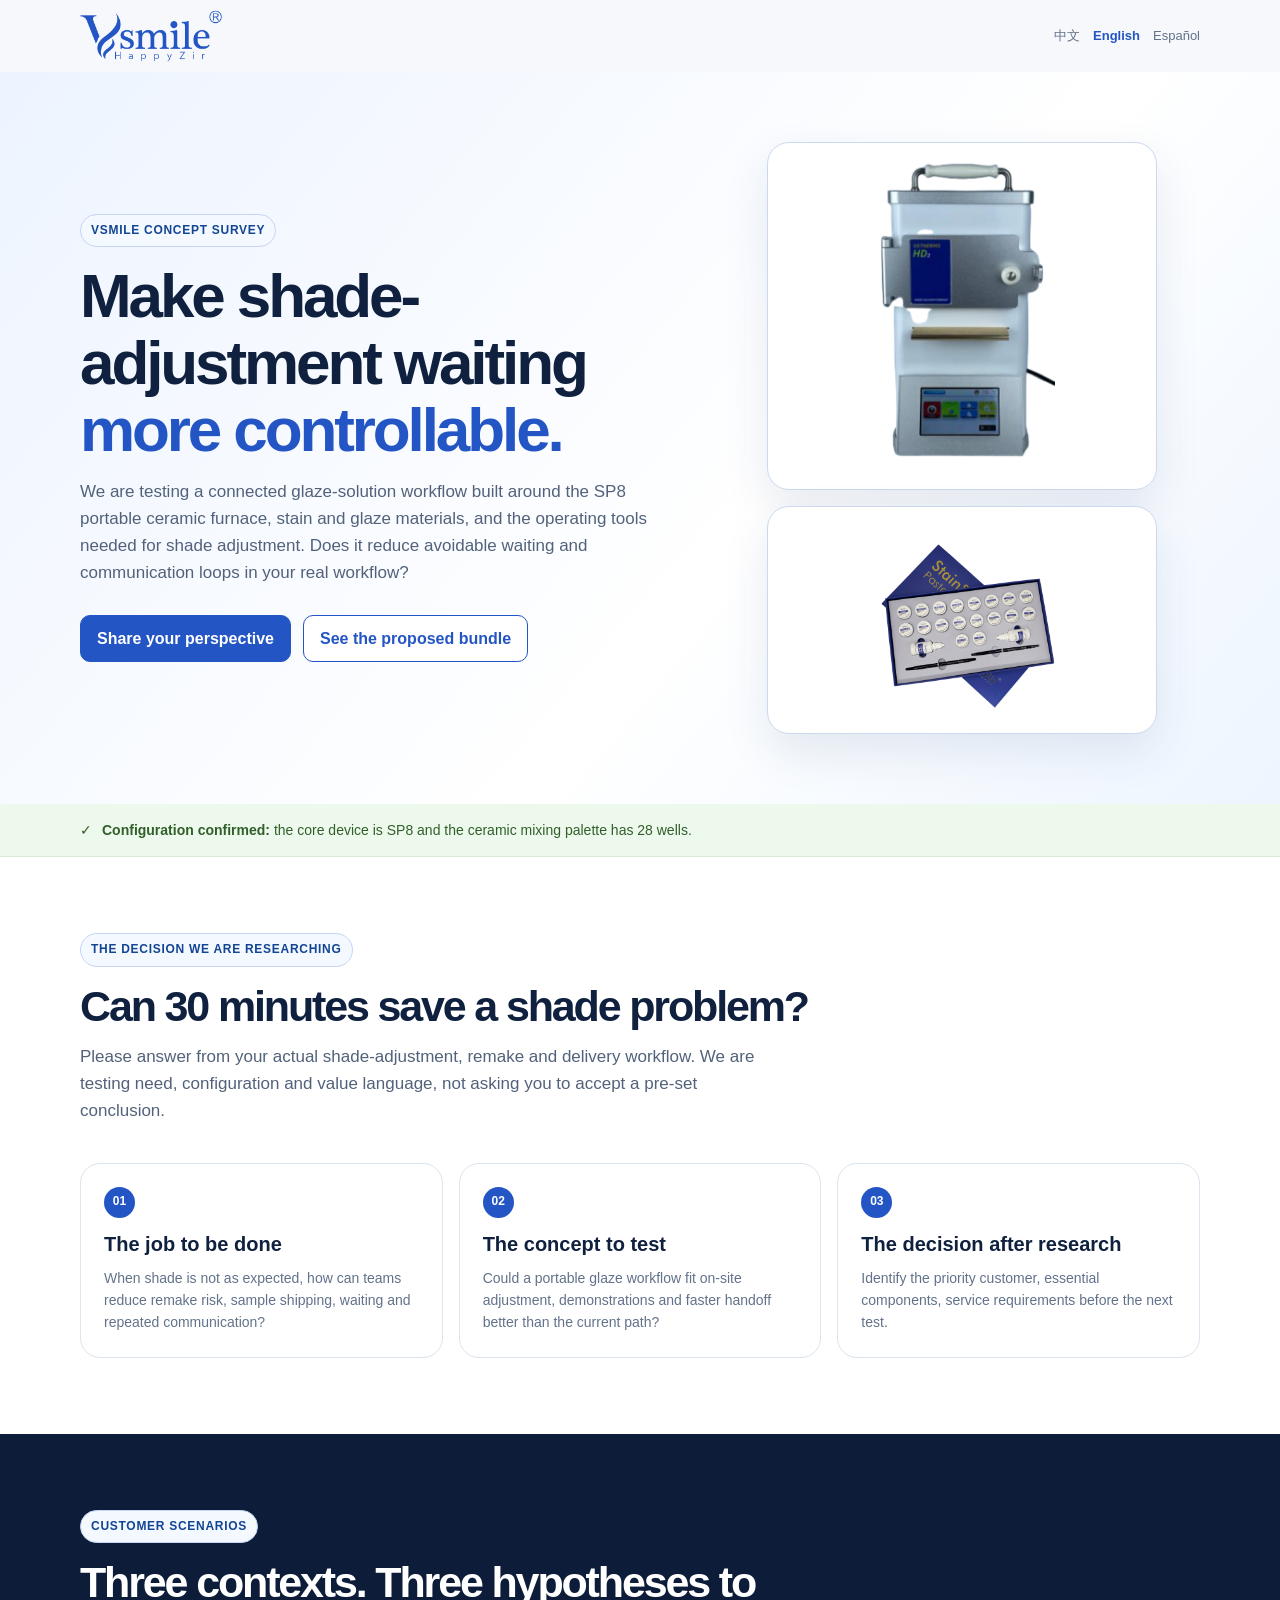
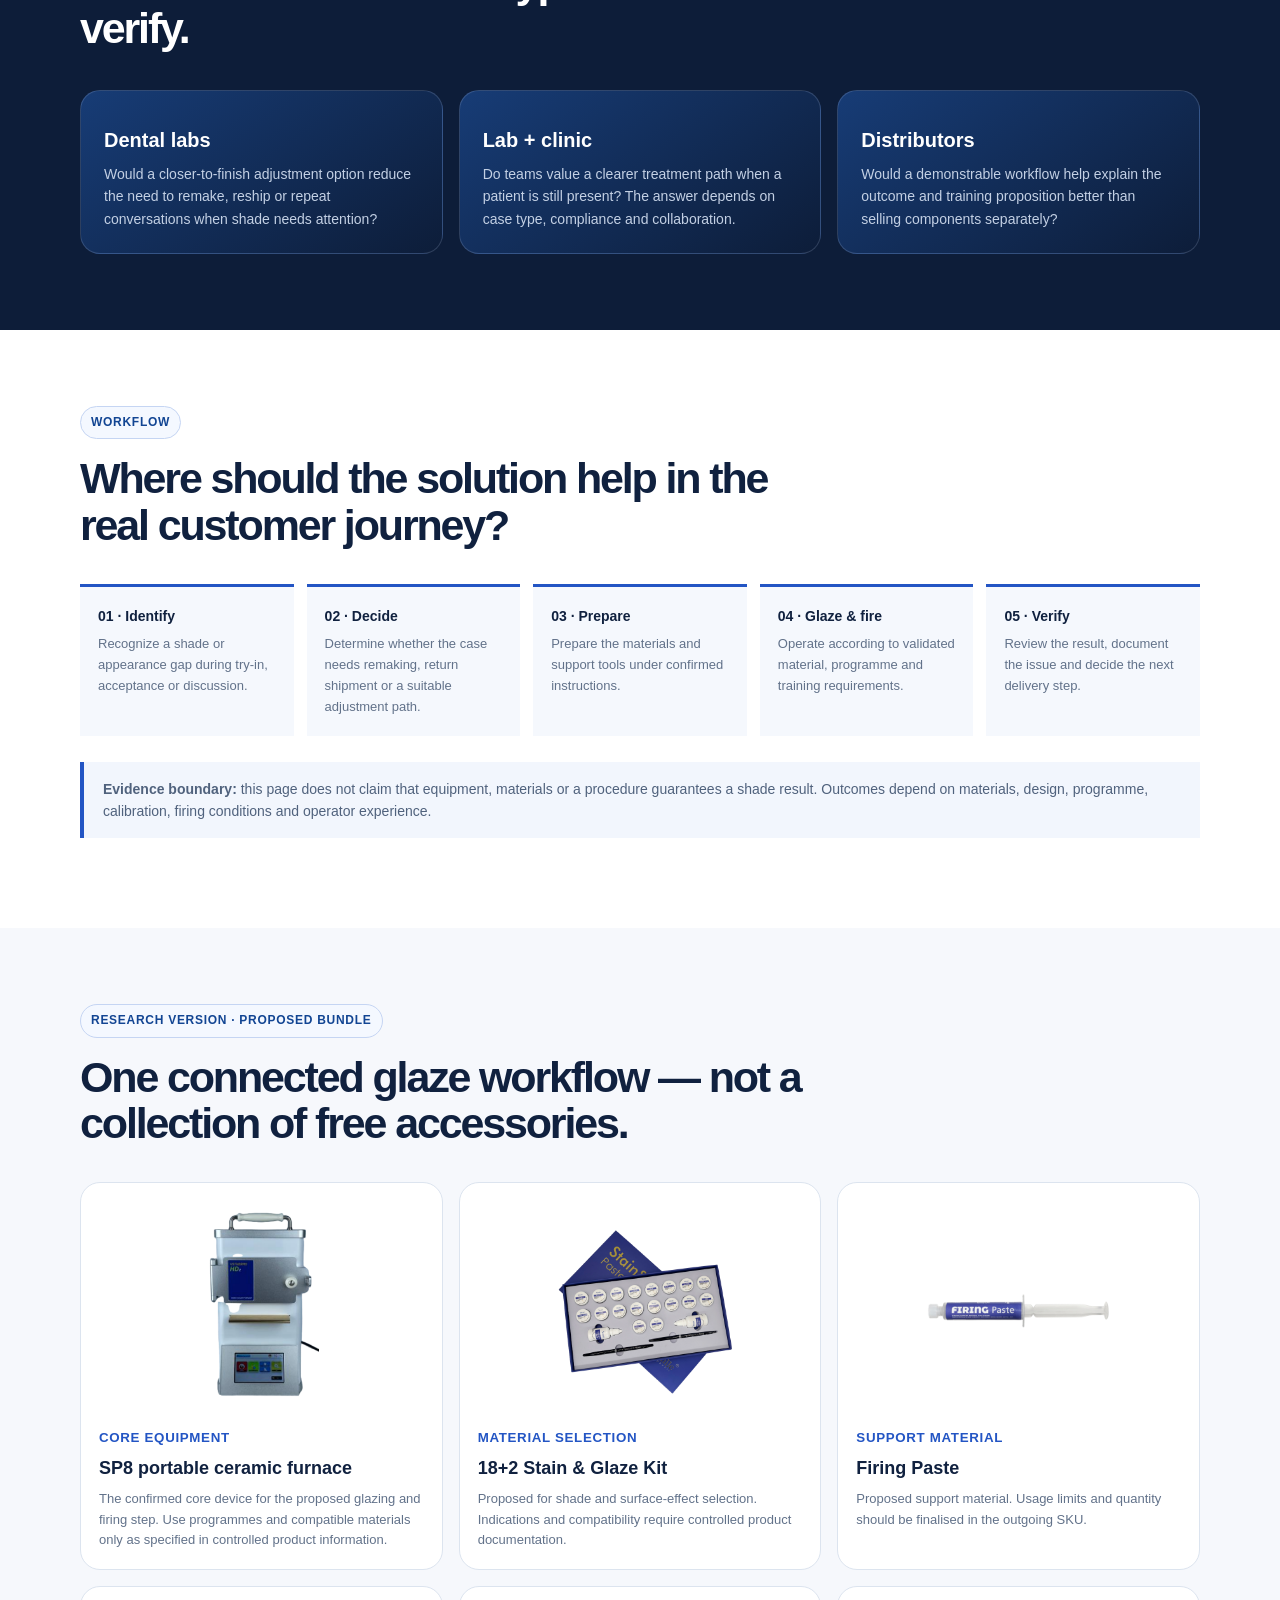
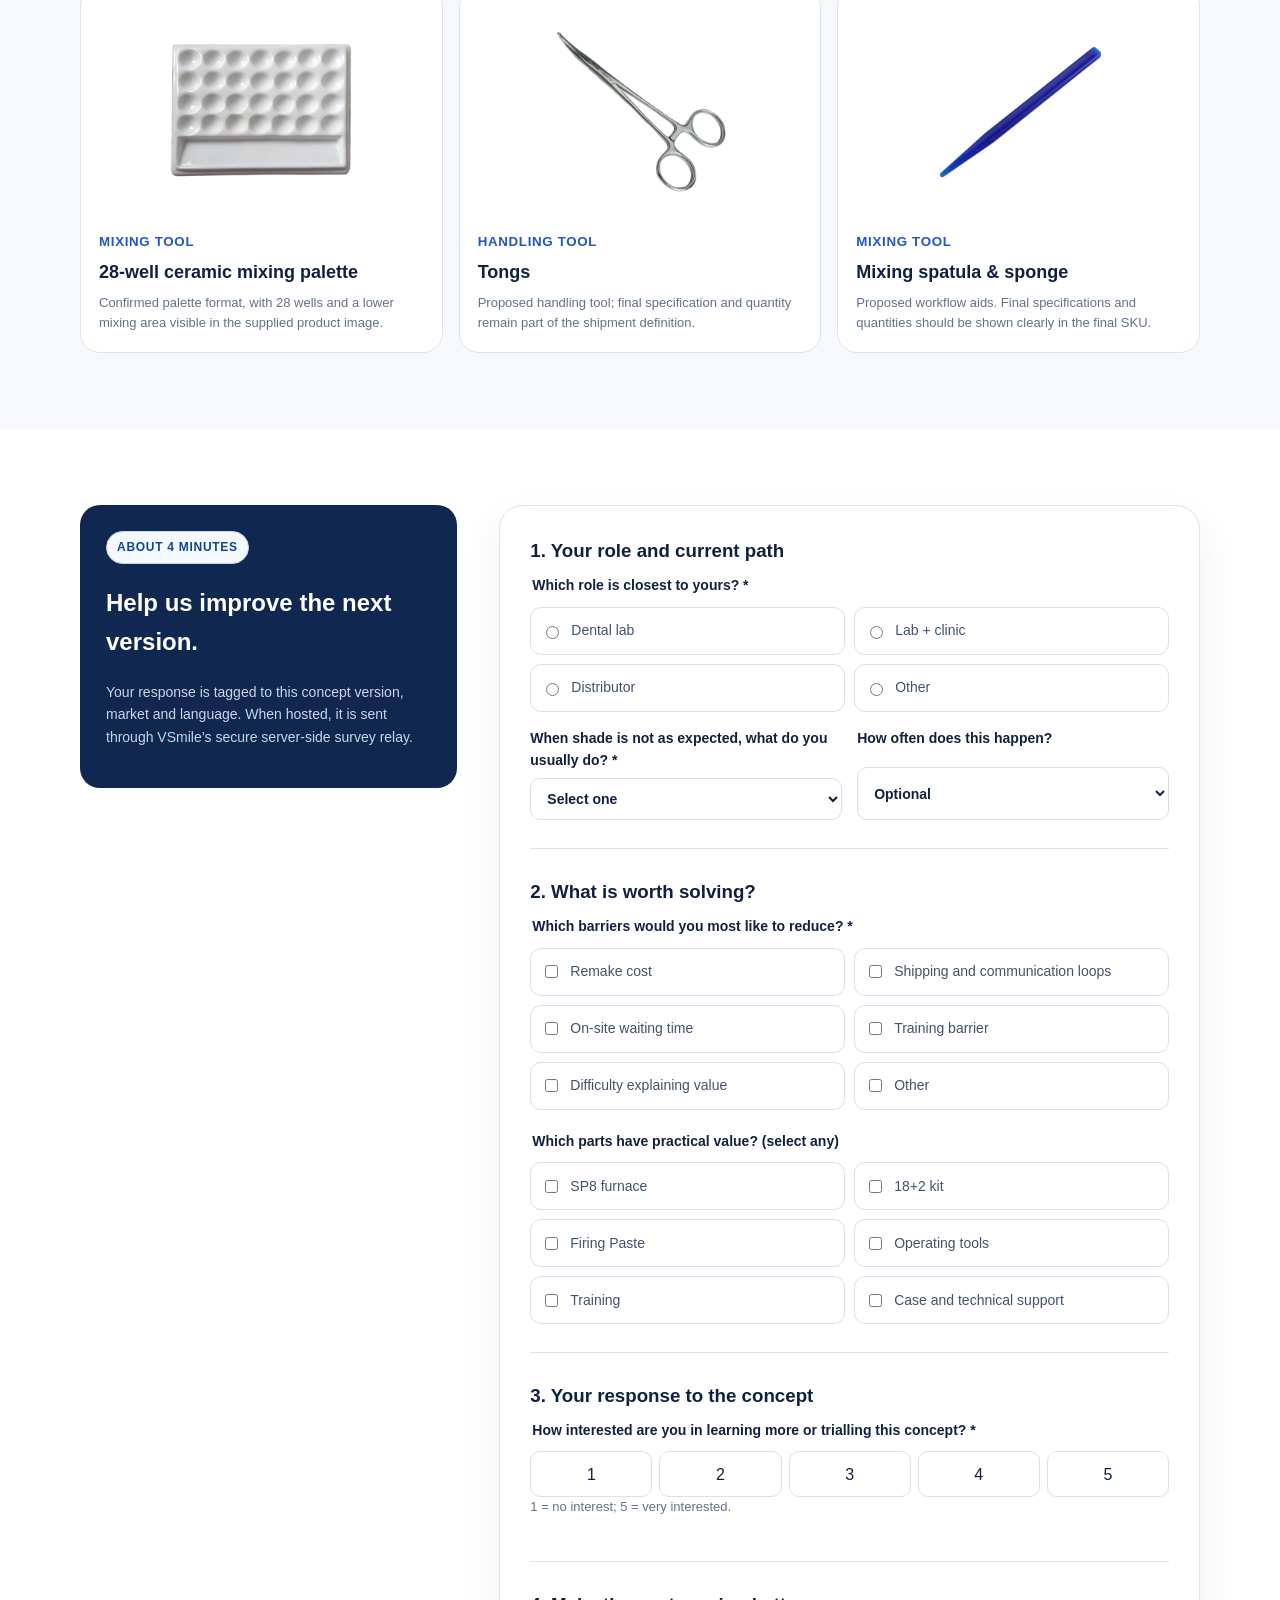
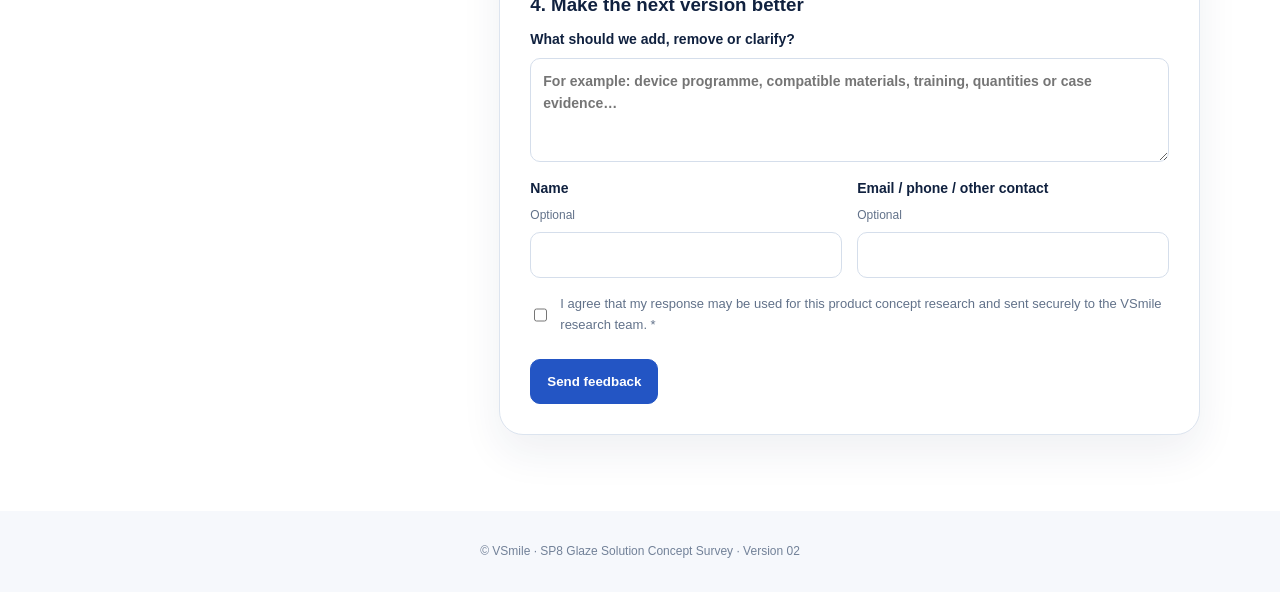
==== commit 942ffe73: "Update SP8-glaze-solution-survey-en.html" ====
--- a/SP8-glaze-solution-survey-en.html
+++ b/SP8-glaze-solution-survey-en.html
@@ -1,4 +1,4 @@
-<!doctype html><html lang="en"><head><meta charset="utf-8"><meta name="viewport" content="width=device-width,initial-scale=1"><meta name="description" content="VSmile SP8 Glaze Solution concept survey"><title>VSmile | SP8 Glaze Solution Survey</title><link rel="stylesheet" href="sp8-survey-external.css?v=4"><link rel="stylesheet" href="sp8-survey-image-fix.css?v=1"></head><body>
+<!doctype html><html lang="en"><head><meta charset="utf-8"><meta name="viewport" content="width=device-width,initial-scale=1"><meta name="description" content="VSmile SP8 Glaze Solution concept survey"><title>VSmile | SP8 Glaze Solution Survey</title><link rel="stylesheet" href="sp8-survey-external.css?v=4"><link rel="stylesheet" href="sp8-survey-image-fix.css?v=2"></head><body>
 <header class="container nav"><a href="#top" aria-label="VSmile"><img src="logo-2000pix.png" alt="VSmile Happy Zircon"></a><nav class="lang" aria-label="Language"><a href="SP8-上釉解决方案-产品调研问卷.html">中文</a><a href="SP8-glaze-solution-survey-en.html" aria-current="page">English</a><a href="SP8-solucion-glaseado-encuesta-es.html">Español</a></nav></header>
 <main id="top"><section class="hero"><div class="container hero-grid"><div><span class="tag">VSMILE CONCEPT SURVEY</span><h1>Make shade-adjustment waiting <em>more controllable.</em></h1><p class="lead">We are testing a connected glaze-solution workflow built around the SP8 portable ceramic furnace, stain and glaze materials, and the operating tools needed for shade adjustment. Does it reduce avoidable waiting and communication loops in your real workflow?</p><div class="actions"><a class="button" href="#survey">Share your perspective</a><a class="button alt" href="#bundle">See the proposed bundle</a></div></div><div class="image-stage" aria-label="SP8 and stain-glaze kit"><figure class="image-panel"><img src="sp8.png" alt="SP8 portable ceramic furnace"></figure><figure class="image-panel kit"><img src="stain-glaze-kit.png" alt="18+2 Stain and Glaze Kit"></figure></div></div></section>
 <aside class="notice"><div class="container">✓ <span><strong>Configuration confirmed:</strong> the core device is SP8 and the ceramic mixing palette has 28 wells.</span></div></aside>
--- a/sp8-survey-image-fix.css
+++ b/sp8-survey-image-fix.css
@@ -1,14 +1,20 @@
-/* Keep the tall SP8 product photo fully visible in external-language bundle cards. */
-.bundle .product:first-child figure {
+/* Keep every bundle image inside a common, non-overflowing display area. */
+.bundle .product figure {
   height: 210px;
-  padding: 8px;
+  padding: 10px;
   overflow: hidden;
 }
 
-.bundle .product:first-child figure img {
+.bundle .product figure img {
   width: auto;
   height: auto;
+  max-width: 100%;
+  max-height: 190px;
+  object-fit: contain;
+}
+
+/* The tall SP8 device receives a little extra side clearance. */
+.bundle .product:first-child figure img {
   max-width: 78%;
   max-height: 194px;
-  object-fit: contain;
 }
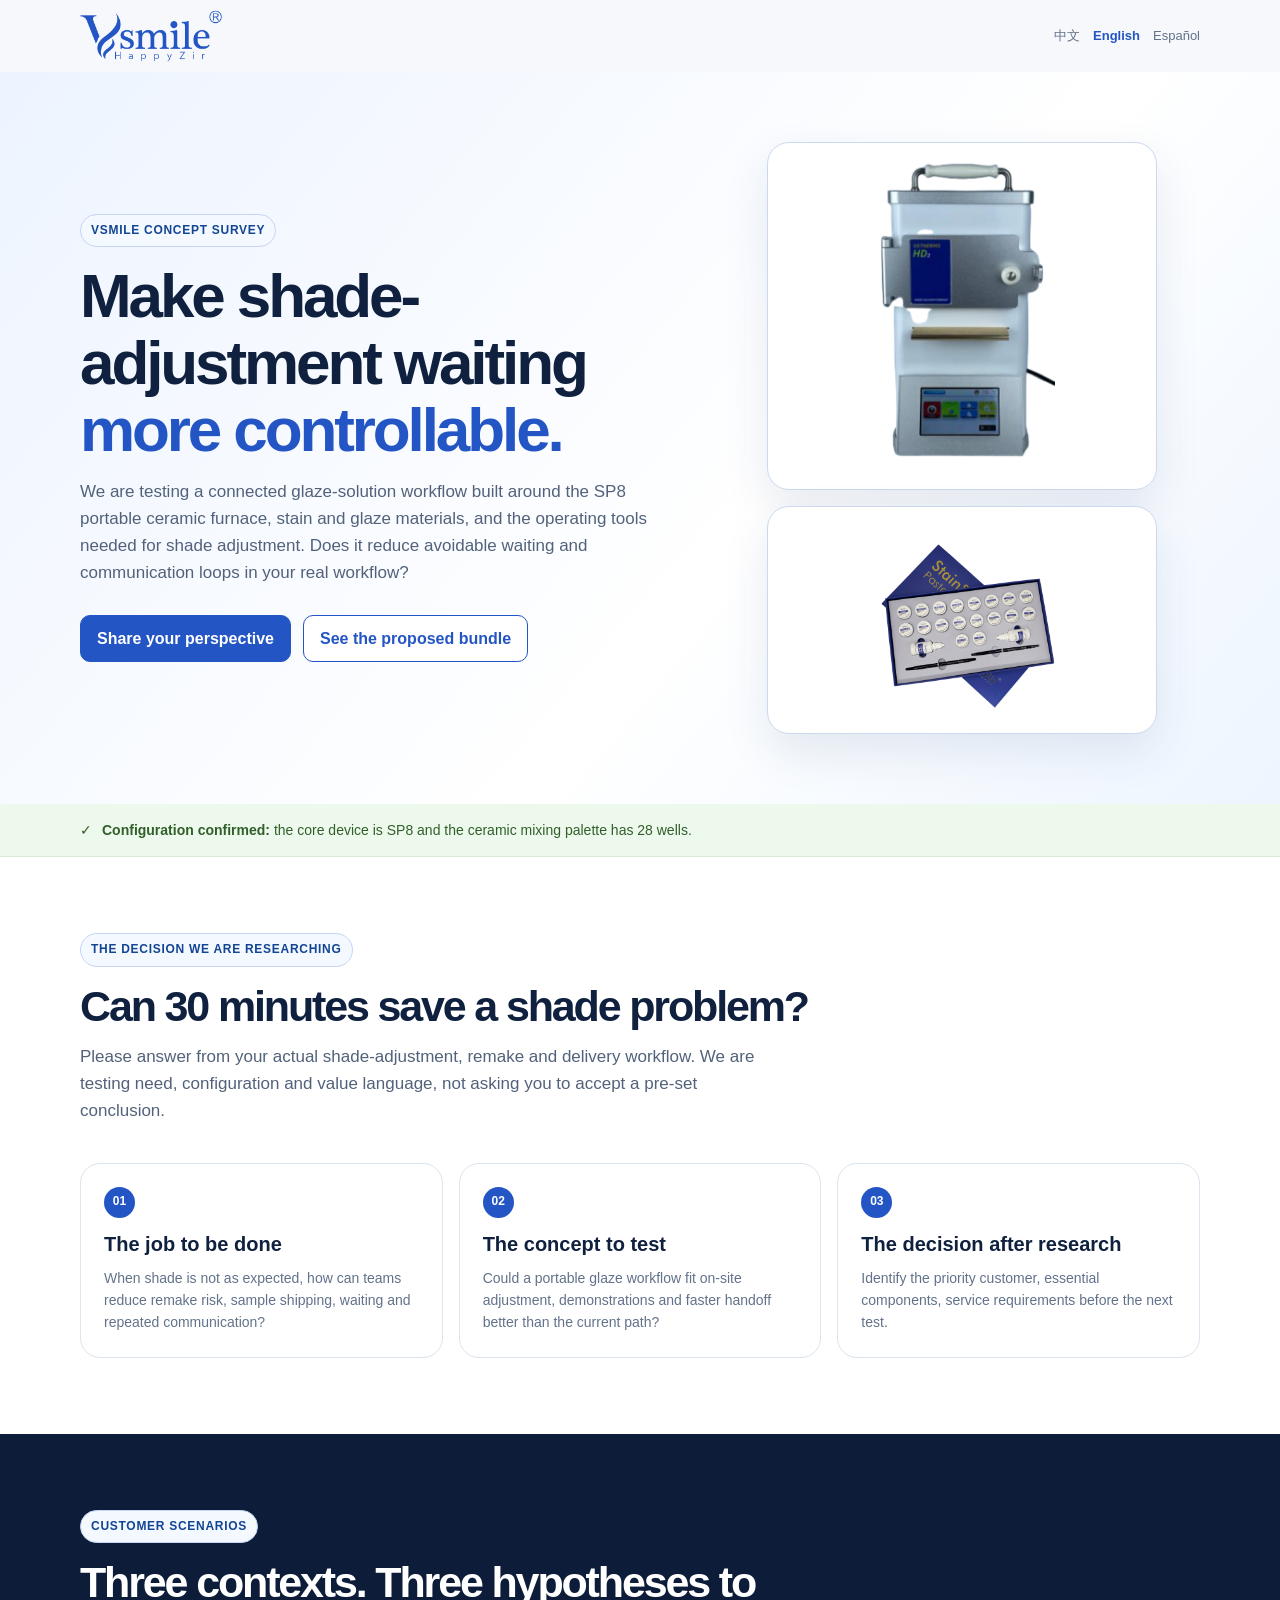
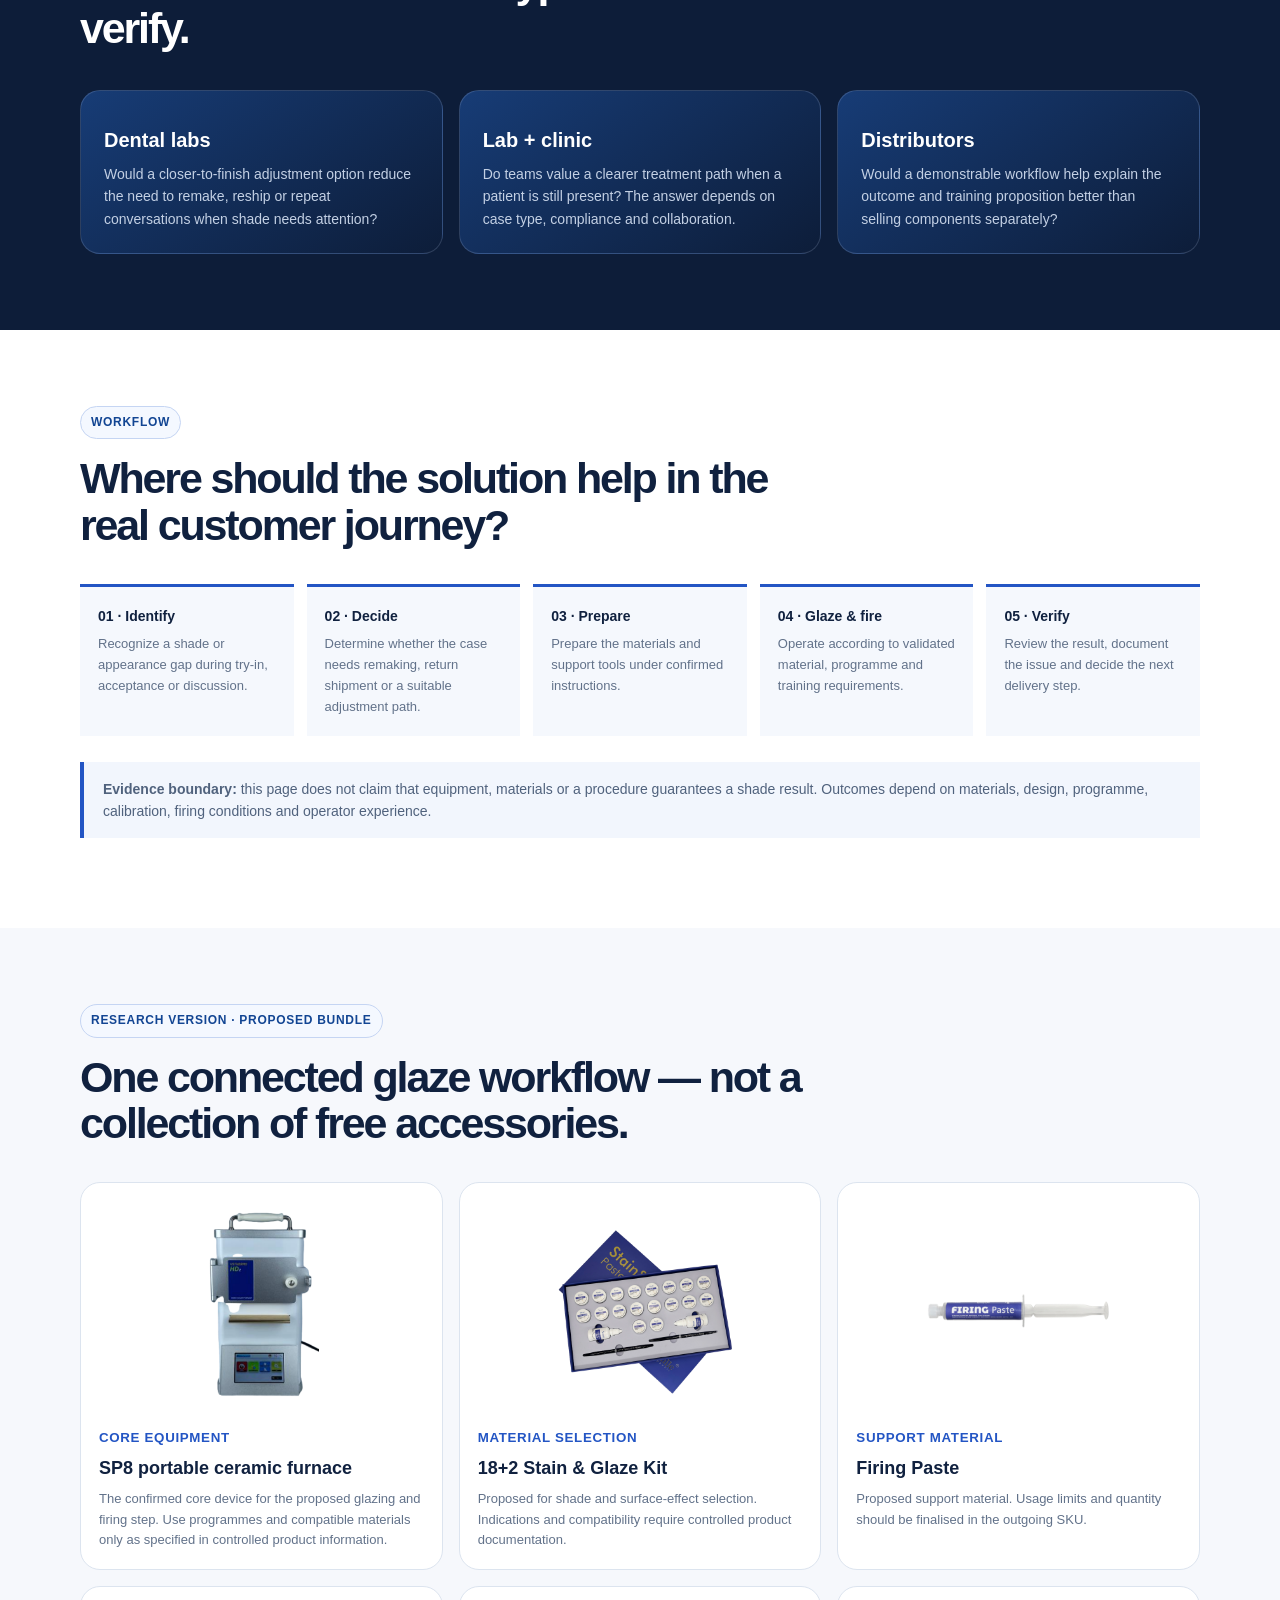
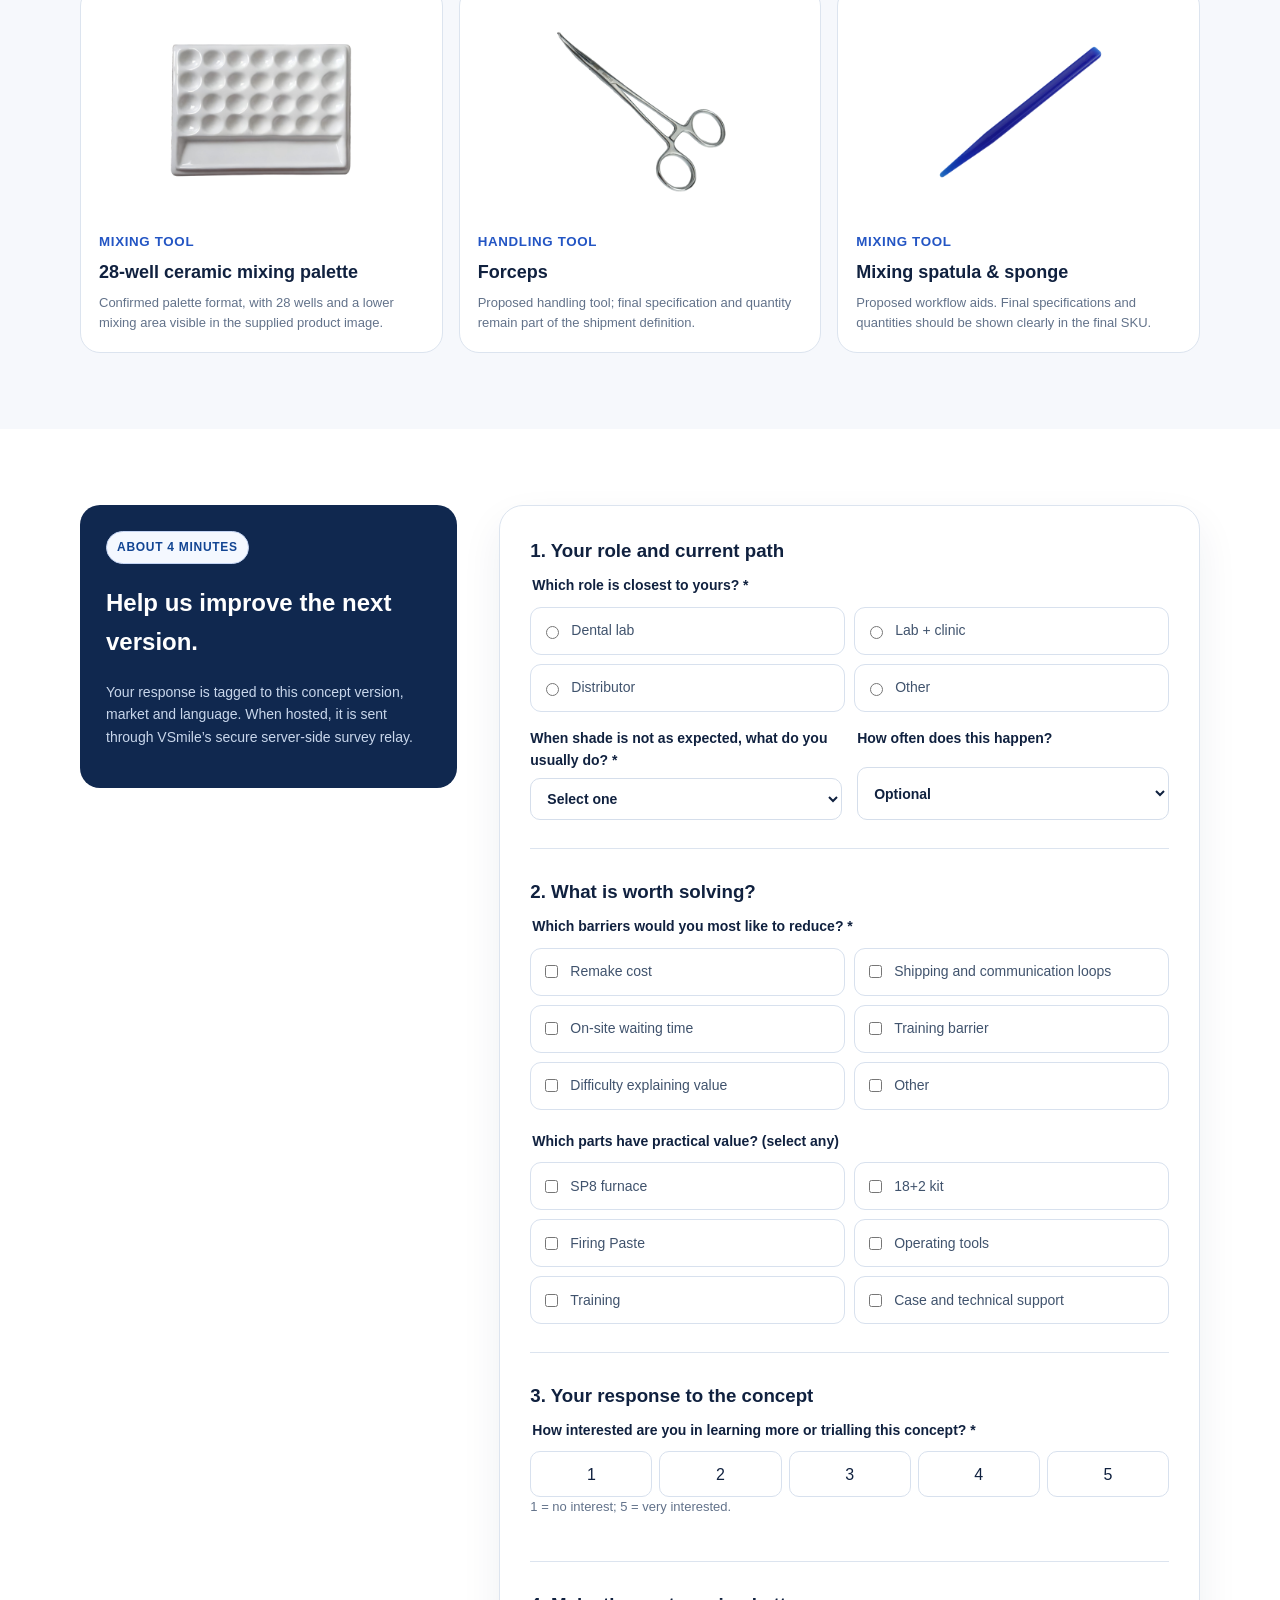
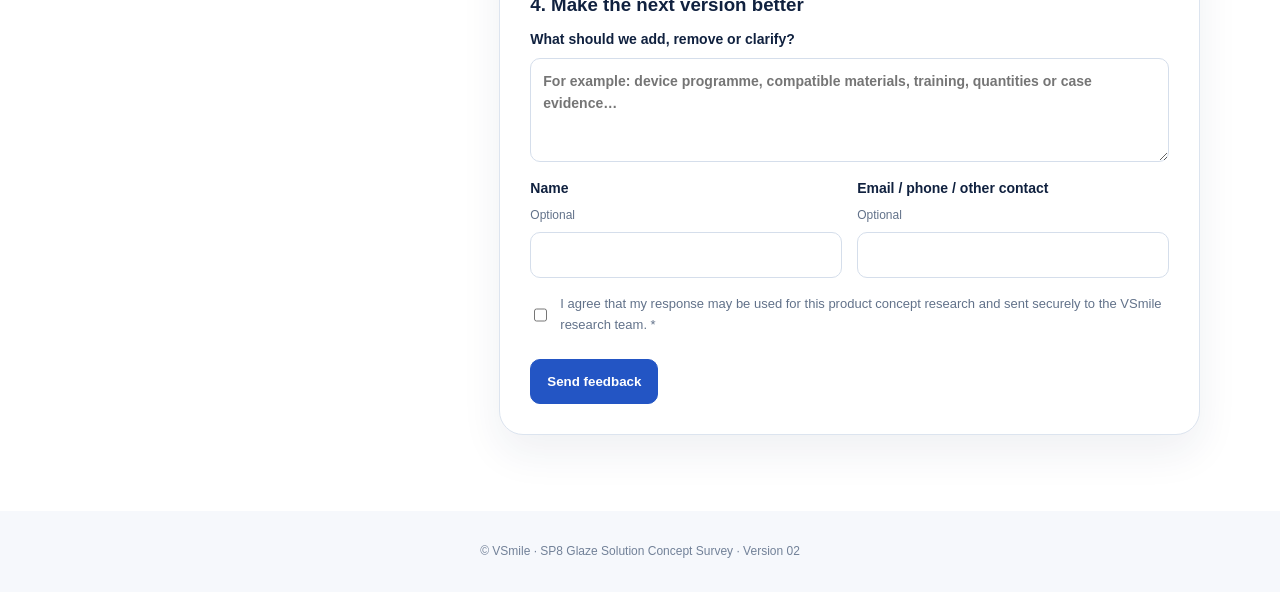
==== commit 8820d54c: "Update SP8-glaze-solution-survey-en.html" ====
--- a/SP8-glaze-solution-survey-en.html
+++ b/SP8-glaze-solution-survey-en.html
@@ -5,5 +5,5 @@
 <section class="section white"><div class="container"><span class="tag">THE DECISION WE ARE RESEARCHING</span><h2 class="title">Can 30 minutes save a shade problem?</h2><p class="intro">Please answer from your actual shade-adjustment, remake and delivery workflow. We are testing need, configuration and value language, not asking you to accept a pre-set conclusion.</p><div class="grid"><article class="card"><span class="number">01</span><h3>The job to be done</h3><p>When shade is not as expected, how can teams reduce remake risk, sample shipping, waiting and repeated communication?</p></article><article class="card"><span class="number">02</span><h3>The concept to test</h3><p>Could a portable glaze workflow fit on-site adjustment, demonstrations and faster handoff better than the current path?</p></article><article class="card"><span class="number">03</span><h3>The decision after research</h3><p>Identify the priority customer, essential components, service requirements before the next test.</p></article></div></div></section>
 <section class="section dark"><div class="container"><span class="tag">CUSTOMER SCENARIOS</span><h2 class="title">Three contexts. Three hypotheses to verify.</h2><div class="grid"><article class="card"><h3>Dental labs</h3><p>Would a closer-to-finish adjustment option reduce the need to remake, reship or repeat conversations when shade needs attention?</p></article><article class="card"><h3>Lab + clinic</h3><p>Do teams value a clearer treatment path when a patient is still present? The answer depends on case type, compliance and collaboration.</p></article><article class="card"><h3>Distributors</h3><p>Would a demonstrable workflow help explain the outcome and training proposition better than selling components separately?</p></article></div></div></section>
 <section class="section white"><div class="container"><span class="tag">WORKFLOW</span><h2 class="title">Where should the solution help in the real customer journey?</h2><div class="workflow"><div class="step"><b>01 · Identify</b><span>Recognize a shade or appearance gap during try-in, acceptance or discussion.</span></div><div class="step"><b>02 · Decide</b><span>Determine whether the case needs remaking, return shipment or a suitable adjustment path.</span></div><div class="step"><b>03 · Prepare</b><span>Prepare the materials and support tools under confirmed instructions.</span></div><div class="step"><b>04 · Glaze &amp; fire</b><span>Operate according to validated material, programme and training requirements.</span></div><div class="step"><b>05 · Verify</b><span>Review the result, document the issue and decide the next delivery step.</span></div></div><p class="evidence"><strong>Evidence boundary:</strong> this page does not claim that equipment, materials or a procedure guarantees a shade result. Outcomes depend on materials, design, programme, calibration, firing conditions and operator experience.</p></div></section>
-<section class="section"><div class="container" id="bundle"><span class="tag">RESEARCH VERSION · PROPOSED BUNDLE</span><h2 class="title">One connected glaze workflow — not a collection of free accessories.</h2><div class="bundle"><article class="product"><figure><img src="sp8.png" alt="SP8 portable ceramic furnace"></figure><small>CORE EQUIPMENT</small><h3>SP8 portable ceramic furnace</h3><p>The confirmed core device for the proposed glazing and firing step. Use programmes and compatible materials only as specified in controlled product information.</p></article><article class="product"><figure><img src="stain-glaze-kit.png" alt="18+2 Stain and Glaze Kit"></figure><small>MATERIAL SELECTION</small><h3>18+2 Stain &amp; Glaze Kit</h3><p>Proposed for shade and surface-effect selection. Indications and compatibility require controlled product documentation.</p></article><article class="product"><figure><img src="firing-paste.png" alt="Firing Paste"></figure><small>SUPPORT MATERIAL</small><h3>Firing Paste</h3><p>Proposed support material. Usage limits and quantity should be finalised in the outgoing SKU.</p></article><article class="product"><figure><img src="palette-28.png" alt="28-well ceramic mixing palette"></figure><small>MIXING TOOL</small><h3>28-well ceramic mixing palette</h3><p>Confirmed palette format, with 28 wells and a lower mixing area visible in the supplied product image.</p></article><article class="product"><figure><img src="tongs.png" alt="Tongs"></figure><small>HANDLING TOOL</small><h3>Tongs</h3><p>Proposed handling tool; final specification and quantity remain part of the shipment definition.</p></article><article class="product"><figure><img src="spatula.png" alt="Mixing spatula"></figure><small>MIXING TOOL</small><h3>Mixing spatula &amp; sponge</h3><p>Proposed workflow aids. Final specifications and quantities should be shown clearly in the final SKU.</p></article></div></div></section>
+<section class="section"><div class="container" id="bundle"><span class="tag">RESEARCH VERSION · PROPOSED BUNDLE</span><h2 class="title">One connected glaze workflow — not a collection of free accessories.</h2><div class="bundle"><article class="product"><figure><img src="sp8.png" alt="SP8 portable ceramic furnace"></figure><small>CORE EQUIPMENT</small><h3>SP8 portable ceramic furnace</h3><p>The confirmed core device for the proposed glazing and firing step. Use programmes and compatible materials only as specified in controlled product information.</p></article><article class="product"><figure><img src="stain-glaze-kit.png" alt="18+2 Stain and Glaze Kit"></figure><small>MATERIAL SELECTION</small><h3>18+2 Stain &amp; Glaze Kit</h3><p>Proposed for shade and surface-effect selection. Indications and compatibility require controlled product documentation.</p></article><article class="product"><figure><img src="firing-paste.png" alt="Firing Paste"></figure><small>SUPPORT MATERIAL</small><h3>Firing Paste</h3><p>Proposed support material. Usage limits and quantity should be finalised in the outgoing SKU.</p></article><article class="product"><figure><img src="palette-28.png" alt="28-well ceramic mixing palette"></figure><small>MIXING TOOL</small><h3>28-well ceramic mixing palette</h3><p>Confirmed palette format, with 28 wells and a lower mixing area visible in the supplied product image.</p></article><article class="product"><figure><img src="tongs.png" alt="Forceps"></figure><small>HANDLING TOOL</small><h3>Forceps</h3><p>Proposed handling tool; final specification and quantity remain part of the shipment definition.</p></article><article class="product"><figure><img src="spatula.png" alt="Mixing spatula"></figure><small>MIXING TOOL</small><h3>Mixing spatula &amp; sponge</h3><p>Proposed workflow aids. Final specifications and quantities should be shown clearly in the final SKU.</p></article></div></div></section>
 <section class="section white" id="survey"><div class="container survey-grid"><aside class="aside"><span class="tag">ABOUT 4 MINUTES</span><h2>Help us improve the next version.</h2><p>Your response is tagged to this concept version, market and language. When hosted, it is sent through VSmile’s secure server-side survey relay.</p></aside><form class="form" id="research-form" data-endpoint="/api/survey-response" data-success="Thank you. Your feedback was sent to the VSmile research team." data-fallback-success="This local copy saved your response as JSON. Once hosted, it will be sent securely to the research team." data-barriers-message="Please select at least one barrier." data-error="We could not submit your response. Please try again later." novalidate><input type="hidden" name="stimulus_version" value="SP8-solution-research-v02"><input type="hidden" name="market" value="Global"><input type="hidden" name="language" value="en"><div class="form-section"><h3>1. Your role and current path</h3><fieldset><legend>Which role is closest to yours? *</legend><div class="options"><label class="option"><input type="radio" name="role" value="Dental lab" required>Dental lab</label><label class="option"><input type="radio" name="role" value="Lab + clinic">Lab + clinic</label><label class="option"><input type="radio" name="role" value="Distributor">Distributor</label><label class="option"><input type="radio" name="role" value="Other">Other</label></div></fieldset><div class="row"><label class="field">When shade is not as expected, what do you usually do? *<select name="current_workflow" required><option value="" disabled selected>Select one</option><option>Remake or return to lab</option><option>Ship samples and discuss again</option><option>Adjust on site</option><option>No fixed path</option><option>Other</option></select></label><label class="field">How often does this happen?<select name="frequency"><option value="">Optional</option><option>Several times a week</option><option>About once a week</option><option>A few times a month</option><option>Rarely</option></select></label></div></div><div class="form-section"><h3>2. What is worth solving?</h3><fieldset><legend>Which barriers would you most like to reduce? *</legend><div class="options"><label class="option"><input type="checkbox" name="barriers" value="Remake cost">Remake cost</label><label class="option"><input type="checkbox" name="barriers" value="Shipping and communication loops">Shipping and communication loops</label><label class="option"><input type="checkbox" name="barriers" value="On-site waiting time">On-site waiting time</label><label class="option"><input type="checkbox" name="barriers" value="Training barrier">Training barrier</label><label class="option"><input type="checkbox" name="barriers" value="Difficulty explaining value">Difficulty explaining value</label><label class="option"><input type="checkbox" name="barriers" value="Other">Other</label></div></fieldset><fieldset style="margin-top:20px"><legend>Which parts have practical value? (select any)</legend><div class="options"><label class="option"><input type="checkbox" name="valuable_parts" value="SP8 furnace">SP8 furnace</label><label class="option"><input type="checkbox" name="valuable_parts" value="18+2 kit">18+2 kit</label><label class="option"><input type="checkbox" name="valuable_parts" value="Firing Paste">Firing Paste</label><label class="option"><input type="checkbox" name="valuable_parts" value="Operating tools">Operating tools</label><label class="option"><input type="checkbox" name="valuable_parts" value="Training">Training</label><label class="option"><input type="checkbox" name="valuable_parts" value="Case and technical support">Case and technical support</label></div></fieldset></div><div class="form-section"><h3>3. Your response to the concept</h3><fieldset><legend>How interested are you in learning more or trialling this concept? *</legend><div class="rating" role="radiogroup" aria-label="Interest score"><label><input type="radio" name="interest_score" value="1" required>1</label><label><input type="radio" name="interest_score" value="2">2</label><label><input type="radio" name="interest_score" value="3">3</label><label><input type="radio" name="interest_score" value="4">4</label><label><input type="radio" name="interest_score" value="5">5</label></div><p class="hint">1 = no interest; 5 = very interested.</p></fieldset></div><div class="form-section"><h3>4. Make the next version better</h3><label class="field">What should we add, remove or clarify?<textarea name="changes" placeholder="For example: device programme, compatible materials, training, quantities or case evidence…"></textarea></label><div class="row"><label class="field">Name <span>Optional</span><input type="text" name="contact_name" autocomplete="name"></label><label class="field">Email / phone / other contact <span>Optional</span><input type="text" name="contact_method"></label></div><label class="consent"><input type="checkbox" name="consent" value="agreed" required><span>I agree that my response may be used for this product concept research and sent securely to the VSmile research team. *</span></label><input type="text" name="website" tabindex="-1" autocomplete="off" aria-hidden="true" style="position:absolute;left:-9999px"></div><div class="submit"><button class="button" type="submit">Send feedback</button><span class="success" id="success-message" role="status" aria-live="polite" hidden></span></div></form></div></section></main><footer>© VSmile · SP8 Glaze Solution Concept Survey · Version 02</footer><script src="sp8-survey-submit.js"></script></body></html>
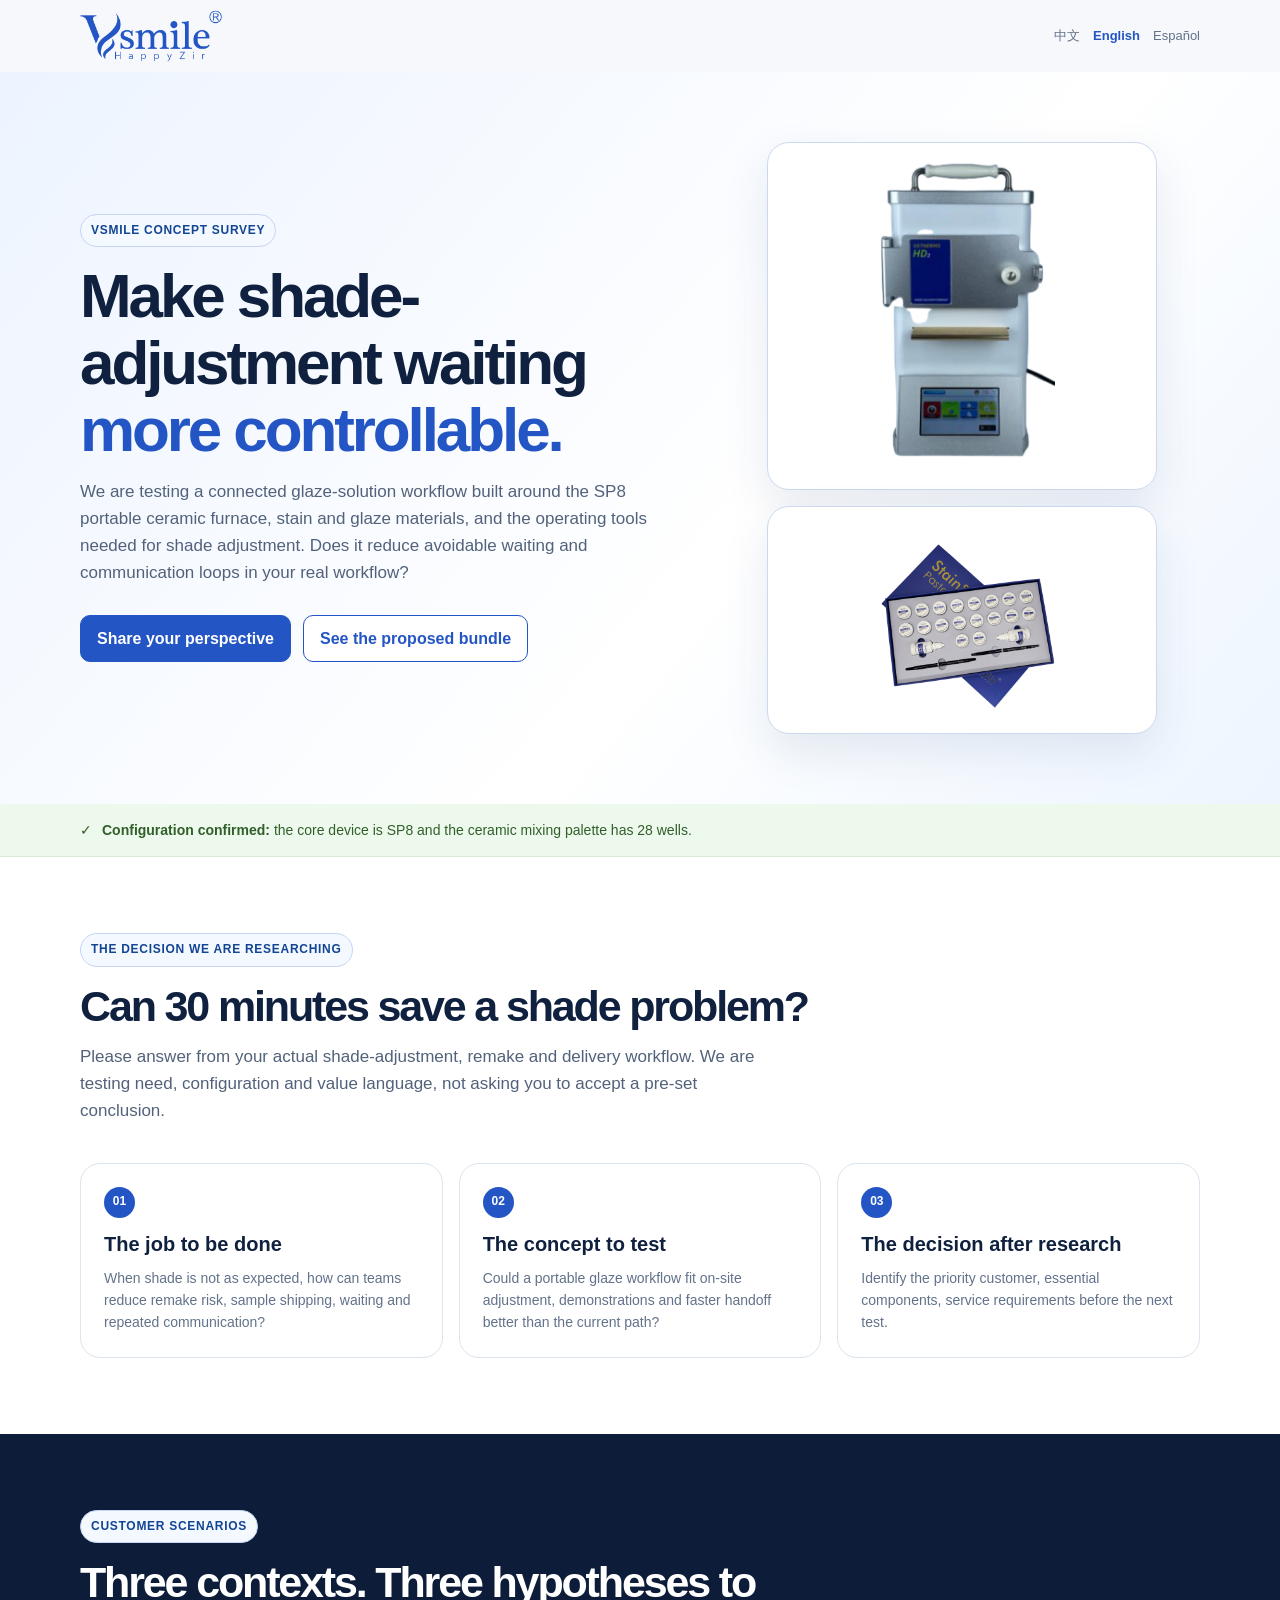
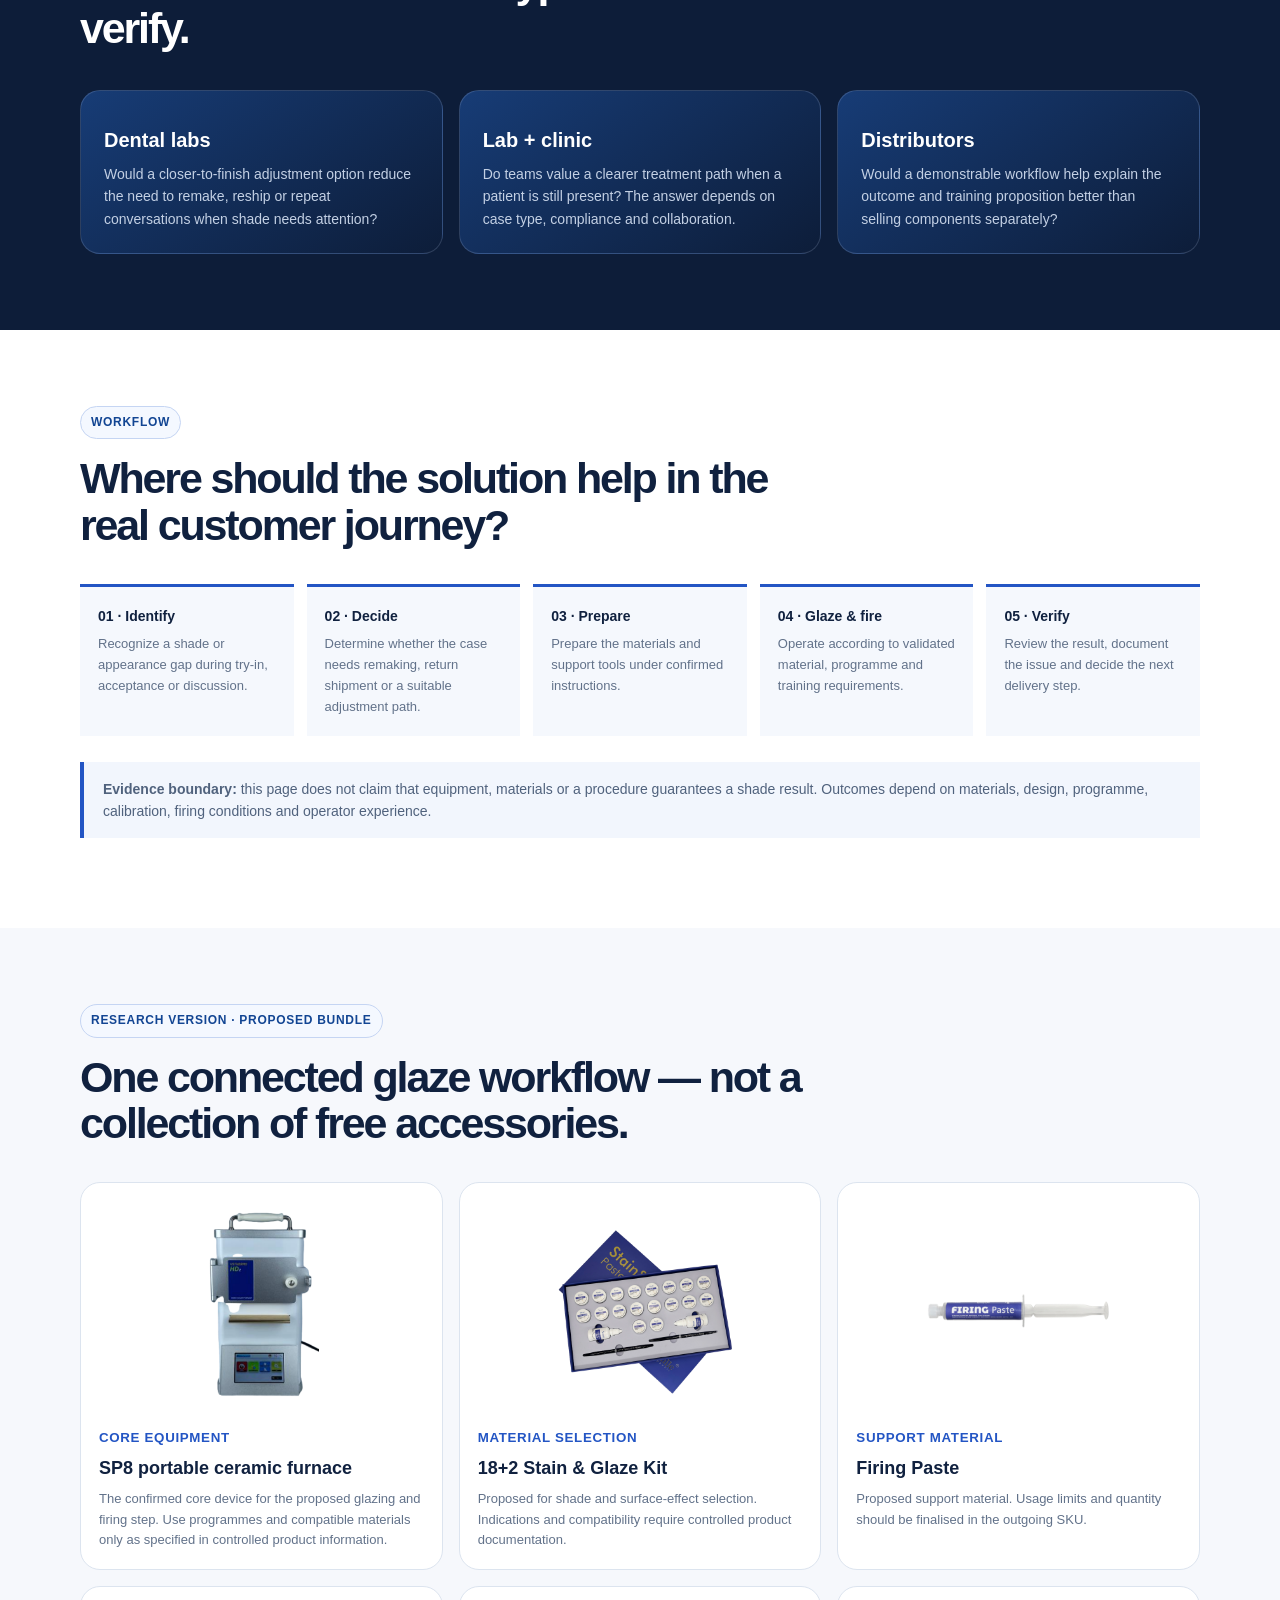
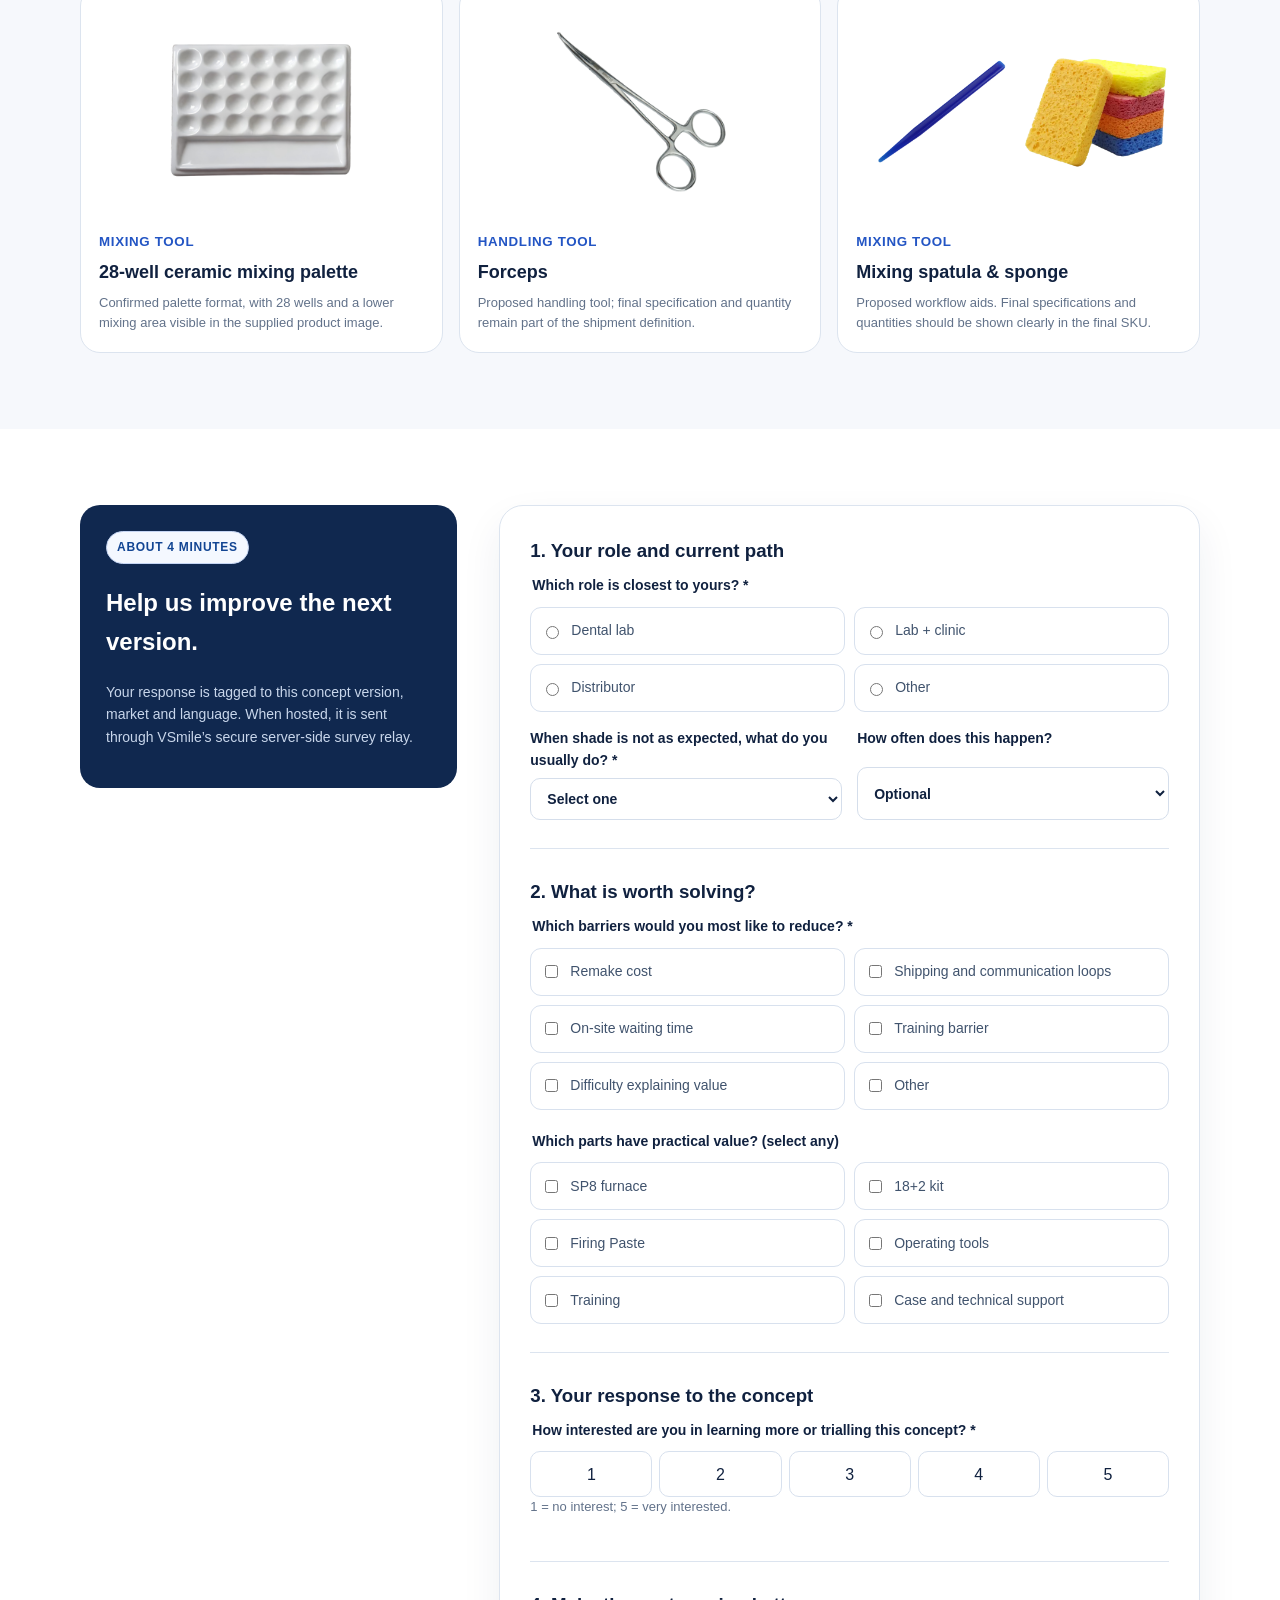
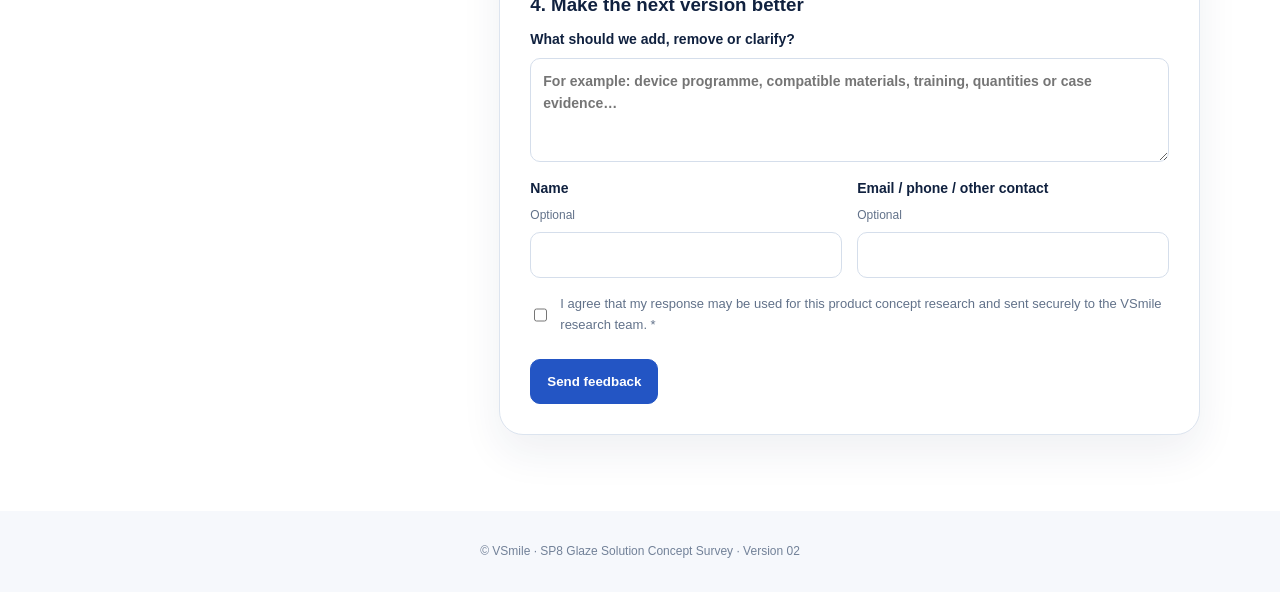
==== commit 044d3ced: "Update SP8-glaze-solution-survey-en.html" ====
--- a/SP8-glaze-solution-survey-en.html
+++ b/SP8-glaze-solution-survey-en.html
@@ -1,9 +1,9 @@
-<!doctype html><html lang="en"><head><meta charset="utf-8"><meta name="viewport" content="width=device-width,initial-scale=1"><meta name="description" content="VSmile SP8 Glaze Solution concept survey"><title>VSmile | SP8 Glaze Solution Survey</title><link rel="stylesheet" href="sp8-survey-external.css?v=4"><link rel="stylesheet" href="sp8-survey-image-fix.css?v=2"></head><body>
+<!doctype html><html lang="en"><head><meta charset="utf-8"><meta name="viewport" content="width=device-width,initial-scale=1"><meta name="description" content="VSmile SP8 Glaze Solution concept survey"><title>VSmile | SP8 Glaze Solution Survey</title><link rel="stylesheet" href="sp8-survey-external.css?v=4"><link rel="stylesheet" href="sp8-survey-image-fix.css?v=3"></head><body>
 <header class="container nav"><a href="#top" aria-label="VSmile"><img src="logo-2000pix.png" alt="VSmile Happy Zircon"></a><nav class="lang" aria-label="Language"><a href="SP8-上釉解决方案-产品调研问卷.html">中文</a><a href="SP8-glaze-solution-survey-en.html" aria-current="page">English</a><a href="SP8-solucion-glaseado-encuesta-es.html">Español</a></nav></header>
 <main id="top"><section class="hero"><div class="container hero-grid"><div><span class="tag">VSMILE CONCEPT SURVEY</span><h1>Make shade-adjustment waiting <em>more controllable.</em></h1><p class="lead">We are testing a connected glaze-solution workflow built around the SP8 portable ceramic furnace, stain and glaze materials, and the operating tools needed for shade adjustment. Does it reduce avoidable waiting and communication loops in your real workflow?</p><div class="actions"><a class="button" href="#survey">Share your perspective</a><a class="button alt" href="#bundle">See the proposed bundle</a></div></div><div class="image-stage" aria-label="SP8 and stain-glaze kit"><figure class="image-panel"><img src="sp8.png" alt="SP8 portable ceramic furnace"></figure><figure class="image-panel kit"><img src="stain-glaze-kit.png" alt="18+2 Stain and Glaze Kit"></figure></div></div></section>
 <aside class="notice"><div class="container">✓ <span><strong>Configuration confirmed:</strong> the core device is SP8 and the ceramic mixing palette has 28 wells.</span></div></aside>
 <section class="section white"><div class="container"><span class="tag">THE DECISION WE ARE RESEARCHING</span><h2 class="title">Can 30 minutes save a shade problem?</h2><p class="intro">Please answer from your actual shade-adjustment, remake and delivery workflow. We are testing need, configuration and value language, not asking you to accept a pre-set conclusion.</p><div class="grid"><article class="card"><span class="number">01</span><h3>The job to be done</h3><p>When shade is not as expected, how can teams reduce remake risk, sample shipping, waiting and repeated communication?</p></article><article class="card"><span class="number">02</span><h3>The concept to test</h3><p>Could a portable glaze workflow fit on-site adjustment, demonstrations and faster handoff better than the current path?</p></article><article class="card"><span class="number">03</span><h3>The decision after research</h3><p>Identify the priority customer, essential components, service requirements before the next test.</p></article></div></div></section>
 <section class="section dark"><div class="container"><span class="tag">CUSTOMER SCENARIOS</span><h2 class="title">Three contexts. Three hypotheses to verify.</h2><div class="grid"><article class="card"><h3>Dental labs</h3><p>Would a closer-to-finish adjustment option reduce the need to remake, reship or repeat conversations when shade needs attention?</p></article><article class="card"><h3>Lab + clinic</h3><p>Do teams value a clearer treatment path when a patient is still present? The answer depends on case type, compliance and collaboration.</p></article><article class="card"><h3>Distributors</h3><p>Would a demonstrable workflow help explain the outcome and training proposition better than selling components separately?</p></article></div></div></section>
 <section class="section white"><div class="container"><span class="tag">WORKFLOW</span><h2 class="title">Where should the solution help in the real customer journey?</h2><div class="workflow"><div class="step"><b>01 · Identify</b><span>Recognize a shade or appearance gap during try-in, acceptance or discussion.</span></div><div class="step"><b>02 · Decide</b><span>Determine whether the case needs remaking, return shipment or a suitable adjustment path.</span></div><div class="step"><b>03 · Prepare</b><span>Prepare the materials and support tools under confirmed instructions.</span></div><div class="step"><b>04 · Glaze &amp; fire</b><span>Operate according to validated material, programme and training requirements.</span></div><div class="step"><b>05 · Verify</b><span>Review the result, document the issue and decide the next delivery step.</span></div></div><p class="evidence"><strong>Evidence boundary:</strong> this page does not claim that equipment, materials or a procedure guarantees a shade result. Outcomes depend on materials, design, programme, calibration, firing conditions and operator experience.</p></div></section>
-<section class="section"><div class="container" id="bundle"><span class="tag">RESEARCH VERSION · PROPOSED BUNDLE</span><h2 class="title">One connected glaze workflow — not a collection of free accessories.</h2><div class="bundle"><article class="product"><figure><img src="sp8.png" alt="SP8 portable ceramic furnace"></figure><small>CORE EQUIPMENT</small><h3>SP8 portable ceramic furnace</h3><p>The confirmed core device for the proposed glazing and firing step. Use programmes and compatible materials only as specified in controlled product information.</p></article><article class="product"><figure><img src="stain-glaze-kit.png" alt="18+2 Stain and Glaze Kit"></figure><small>MATERIAL SELECTION</small><h3>18+2 Stain &amp; Glaze Kit</h3><p>Proposed for shade and surface-effect selection. Indications and compatibility require controlled product documentation.</p></article><article class="product"><figure><img src="firing-paste.png" alt="Firing Paste"></figure><small>SUPPORT MATERIAL</small><h3>Firing Paste</h3><p>Proposed support material. Usage limits and quantity should be finalised in the outgoing SKU.</p></article><article class="product"><figure><img src="palette-28.png" alt="28-well ceramic mixing palette"></figure><small>MIXING TOOL</small><h3>28-well ceramic mixing palette</h3><p>Confirmed palette format, with 28 wells and a lower mixing area visible in the supplied product image.</p></article><article class="product"><figure><img src="tongs.png" alt="Forceps"></figure><small>HANDLING TOOL</small><h3>Forceps</h3><p>Proposed handling tool; final specification and quantity remain part of the shipment definition.</p></article><article class="product"><figure><img src="spatula.png" alt="Mixing spatula"></figure><small>MIXING TOOL</small><h3>Mixing spatula &amp; sponge</h3><p>Proposed workflow aids. Final specifications and quantities should be shown clearly in the final SKU.</p></article></div></div></section>
+<section class="section"><div class="container" id="bundle"><span class="tag">RESEARCH VERSION · PROPOSED BUNDLE</span><h2 class="title">One connected glaze workflow — not a collection of free accessories.</h2><div class="bundle"><article class="product"><figure><img src="sp8.png" alt="SP8 portable ceramic furnace"></figure><small>CORE EQUIPMENT</small><h3>SP8 portable ceramic furnace</h3><p>The confirmed core device for the proposed glazing and firing step. Use programmes and compatible materials only as specified in controlled product information.</p></article><article class="product"><figure><img src="stain-glaze-kit.png" alt="18+2 Stain and Glaze Kit"></figure><small>MATERIAL SELECTION</small><h3>18+2 Stain &amp; Glaze Kit</h3><p>Proposed for shade and surface-effect selection. Indications and compatibility require controlled product documentation.</p></article><article class="product"><figure><img src="firing-paste.png" alt="Firing Paste"></figure><small>SUPPORT MATERIAL</small><h3>Firing Paste</h3><p>Proposed support material. Usage limits and quantity should be finalised in the outgoing SKU.</p></article><article class="product"><figure><img src="palette-28.png" alt="28-well ceramic mixing palette"></figure><small>MIXING TOOL</small><h3>28-well ceramic mixing palette</h3><p>Confirmed palette format, with 28 wells and a lower mixing area visible in the supplied product image.</p></article><article class="product"><figure><img src="tongs.png" alt="Forceps"></figure><small>HANDLING TOOL</small><h3>Forceps</h3><p>Proposed handling tool; final specification and quantity remain part of the shipment definition.</p></article><article class="product"><figure class="tool-pair"><img src="spatula.png" alt="Mixing spatula"><img src="sponge.png" alt="Absorbent sponge"></figure><small>MIXING TOOL</small><h3>Mixing spatula &amp; sponge</h3><p>Proposed workflow aids. Final specifications and quantities should be shown clearly in the final SKU.</p></article></div></div></section>
 <section class="section white" id="survey"><div class="container survey-grid"><aside class="aside"><span class="tag">ABOUT 4 MINUTES</span><h2>Help us improve the next version.</h2><p>Your response is tagged to this concept version, market and language. When hosted, it is sent through VSmile’s secure server-side survey relay.</p></aside><form class="form" id="research-form" data-endpoint="/api/survey-response" data-success="Thank you. Your feedback was sent to the VSmile research team." data-fallback-success="This local copy saved your response as JSON. Once hosted, it will be sent securely to the research team." data-barriers-message="Please select at least one barrier." data-error="We could not submit your response. Please try again later." novalidate><input type="hidden" name="stimulus_version" value="SP8-solution-research-v02"><input type="hidden" name="market" value="Global"><input type="hidden" name="language" value="en"><div class="form-section"><h3>1. Your role and current path</h3><fieldset><legend>Which role is closest to yours? *</legend><div class="options"><label class="option"><input type="radio" name="role" value="Dental lab" required>Dental lab</label><label class="option"><input type="radio" name="role" value="Lab + clinic">Lab + clinic</label><label class="option"><input type="radio" name="role" value="Distributor">Distributor</label><label class="option"><input type="radio" name="role" value="Other">Other</label></div></fieldset><div class="row"><label class="field">When shade is not as expected, what do you usually do? *<select name="current_workflow" required><option value="" disabled selected>Select one</option><option>Remake or return to lab</option><option>Ship samples and discuss again</option><option>Adjust on site</option><option>No fixed path</option><option>Other</option></select></label><label class="field">How often does this happen?<select name="frequency"><option value="">Optional</option><option>Several times a week</option><option>About once a week</option><option>A few times a month</option><option>Rarely</option></select></label></div></div><div class="form-section"><h3>2. What is worth solving?</h3><fieldset><legend>Which barriers would you most like to reduce? *</legend><div class="options"><label class="option"><input type="checkbox" name="barriers" value="Remake cost">Remake cost</label><label class="option"><input type="checkbox" name="barriers" value="Shipping and communication loops">Shipping and communication loops</label><label class="option"><input type="checkbox" name="barriers" value="On-site waiting time">On-site waiting time</label><label class="option"><input type="checkbox" name="barriers" value="Training barrier">Training barrier</label><label class="option"><input type="checkbox" name="barriers" value="Difficulty explaining value">Difficulty explaining value</label><label class="option"><input type="checkbox" name="barriers" value="Other">Other</label></div></fieldset><fieldset style="margin-top:20px"><legend>Which parts have practical value? (select any)</legend><div class="options"><label class="option"><input type="checkbox" name="valuable_parts" value="SP8 furnace">SP8 furnace</label><label class="option"><input type="checkbox" name="valuable_parts" value="18+2 kit">18+2 kit</label><label class="option"><input type="checkbox" name="valuable_parts" value="Firing Paste">Firing Paste</label><label class="option"><input type="checkbox" name="valuable_parts" value="Operating tools">Operating tools</label><label class="option"><input type="checkbox" name="valuable_parts" value="Training">Training</label><label class="option"><input type="checkbox" name="valuable_parts" value="Case and technical support">Case and technical support</label></div></fieldset></div><div class="form-section"><h3>3. Your response to the concept</h3><fieldset><legend>How interested are you in learning more or trialling this concept? *</legend><div class="rating" role="radiogroup" aria-label="Interest score"><label><input type="radio" name="interest_score" value="1" required>1</label><label><input type="radio" name="interest_score" value="2">2</label><label><input type="radio" name="interest_score" value="3">3</label><label><input type="radio" name="interest_score" value="4">4</label><label><input type="radio" name="interest_score" value="5">5</label></div><p class="hint">1 = no interest; 5 = very interested.</p></fieldset></div><div class="form-section"><h3>4. Make the next version better</h3><label class="field">What should we add, remove or clarify?<textarea name="changes" placeholder="For example: device programme, compatible materials, training, quantities or case evidence…"></textarea></label><div class="row"><label class="field">Name <span>Optional</span><input type="text" name="contact_name" autocomplete="name"></label><label class="field">Email / phone / other contact <span>Optional</span><input type="text" name="contact_method"></label></div><label class="consent"><input type="checkbox" name="consent" value="agreed" required><span>I agree that my response may be used for this product concept research and sent securely to the VSmile research team. *</span></label><input type="text" name="website" tabindex="-1" autocomplete="off" aria-hidden="true" style="position:absolute;left:-9999px"></div><div class="submit"><button class="button" type="submit">Send feedback</button><span class="success" id="success-message" role="status" aria-live="polite" hidden></span></div></form></div></section></main><footer>© VSmile · SP8 Glaze Solution Concept Survey · Version 02</footer><script src="sp8-survey-submit.js"></script></body></html>
--- a/sp8-survey-image-fix.css
+++ b/sp8-survey-image-fix.css
@@ -18,3 +18,16 @@
   max-width: 78%;
   max-height: 194px;
 }
+
+/* Keep paired workflow aids visible without either image crowding the copy. */
+.bundle .product figure.tool-pair {
+  display: flex;
+  align-items: center;
+  justify-content: center;
+  gap: 8px;
+}
+
+.bundle .product figure.tool-pair img {
+  max-width: calc(50% - 4px);
+  max-height: 170px;
+}
